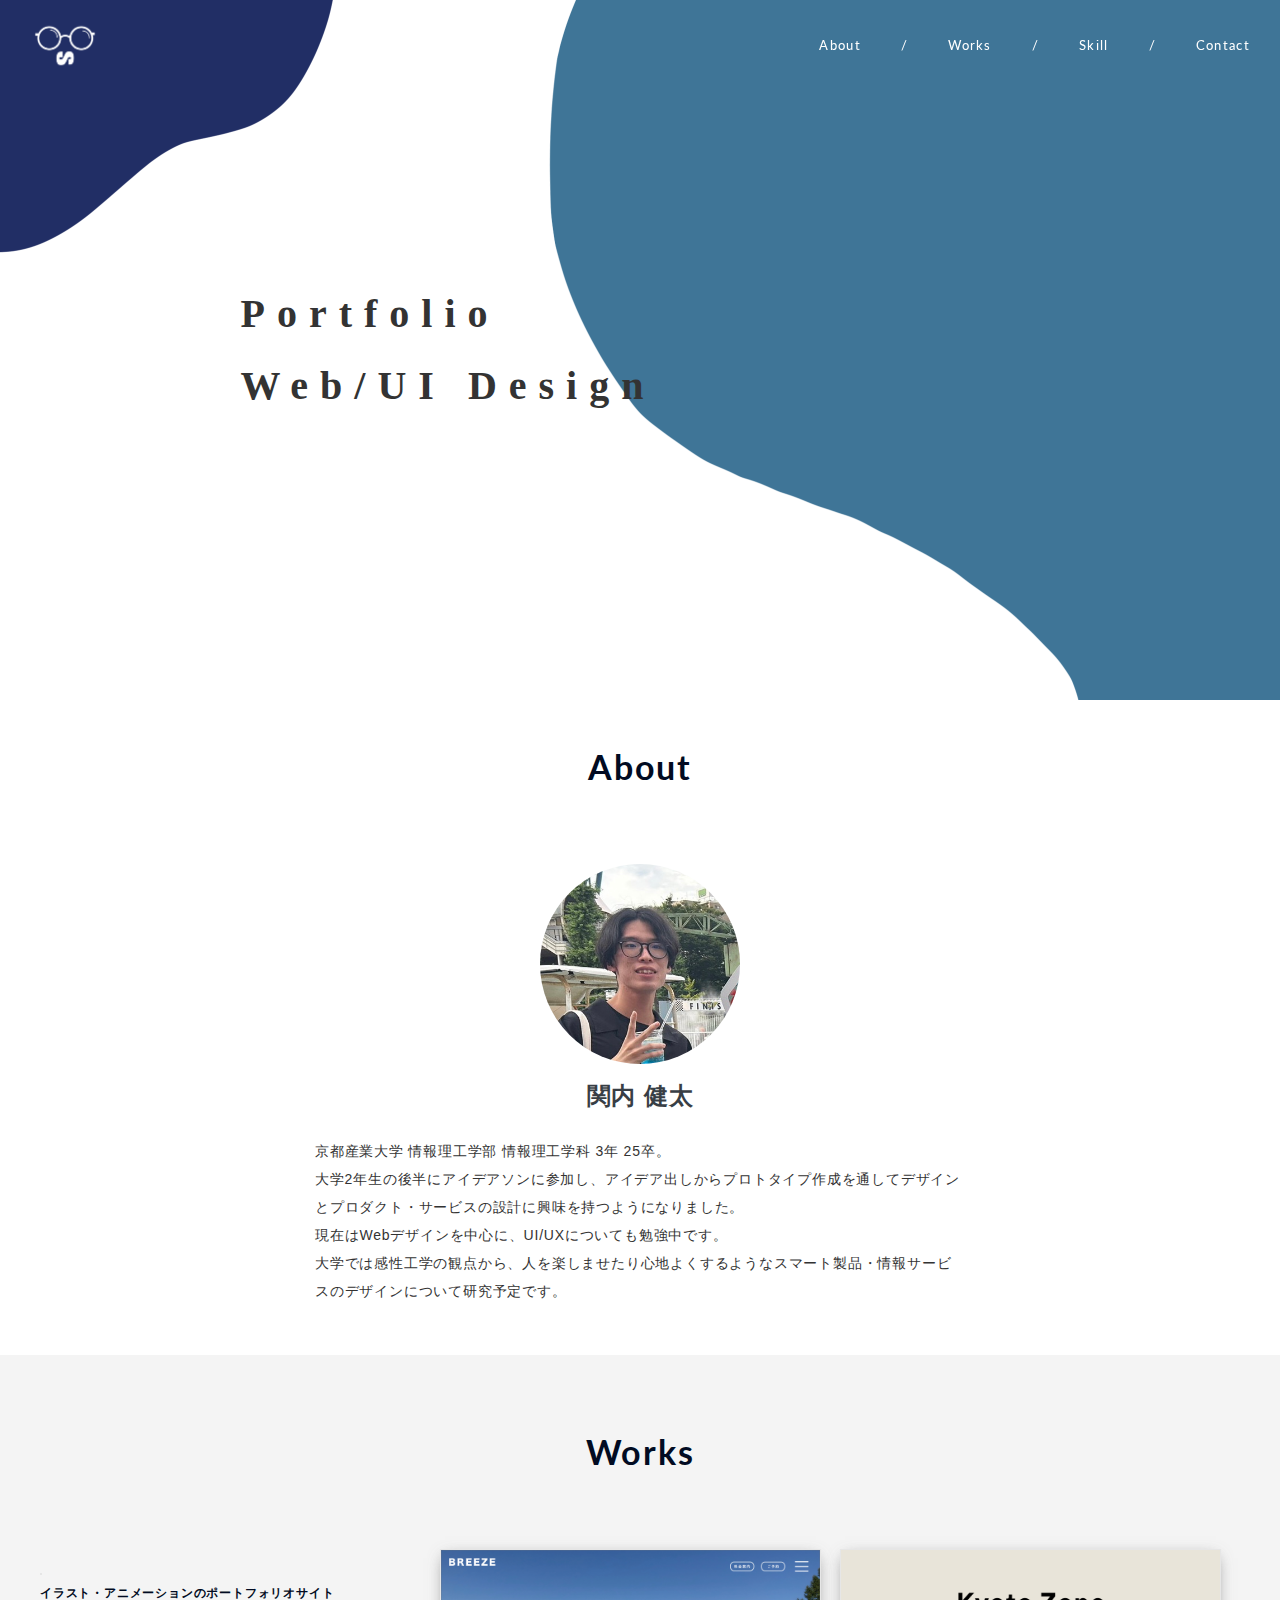
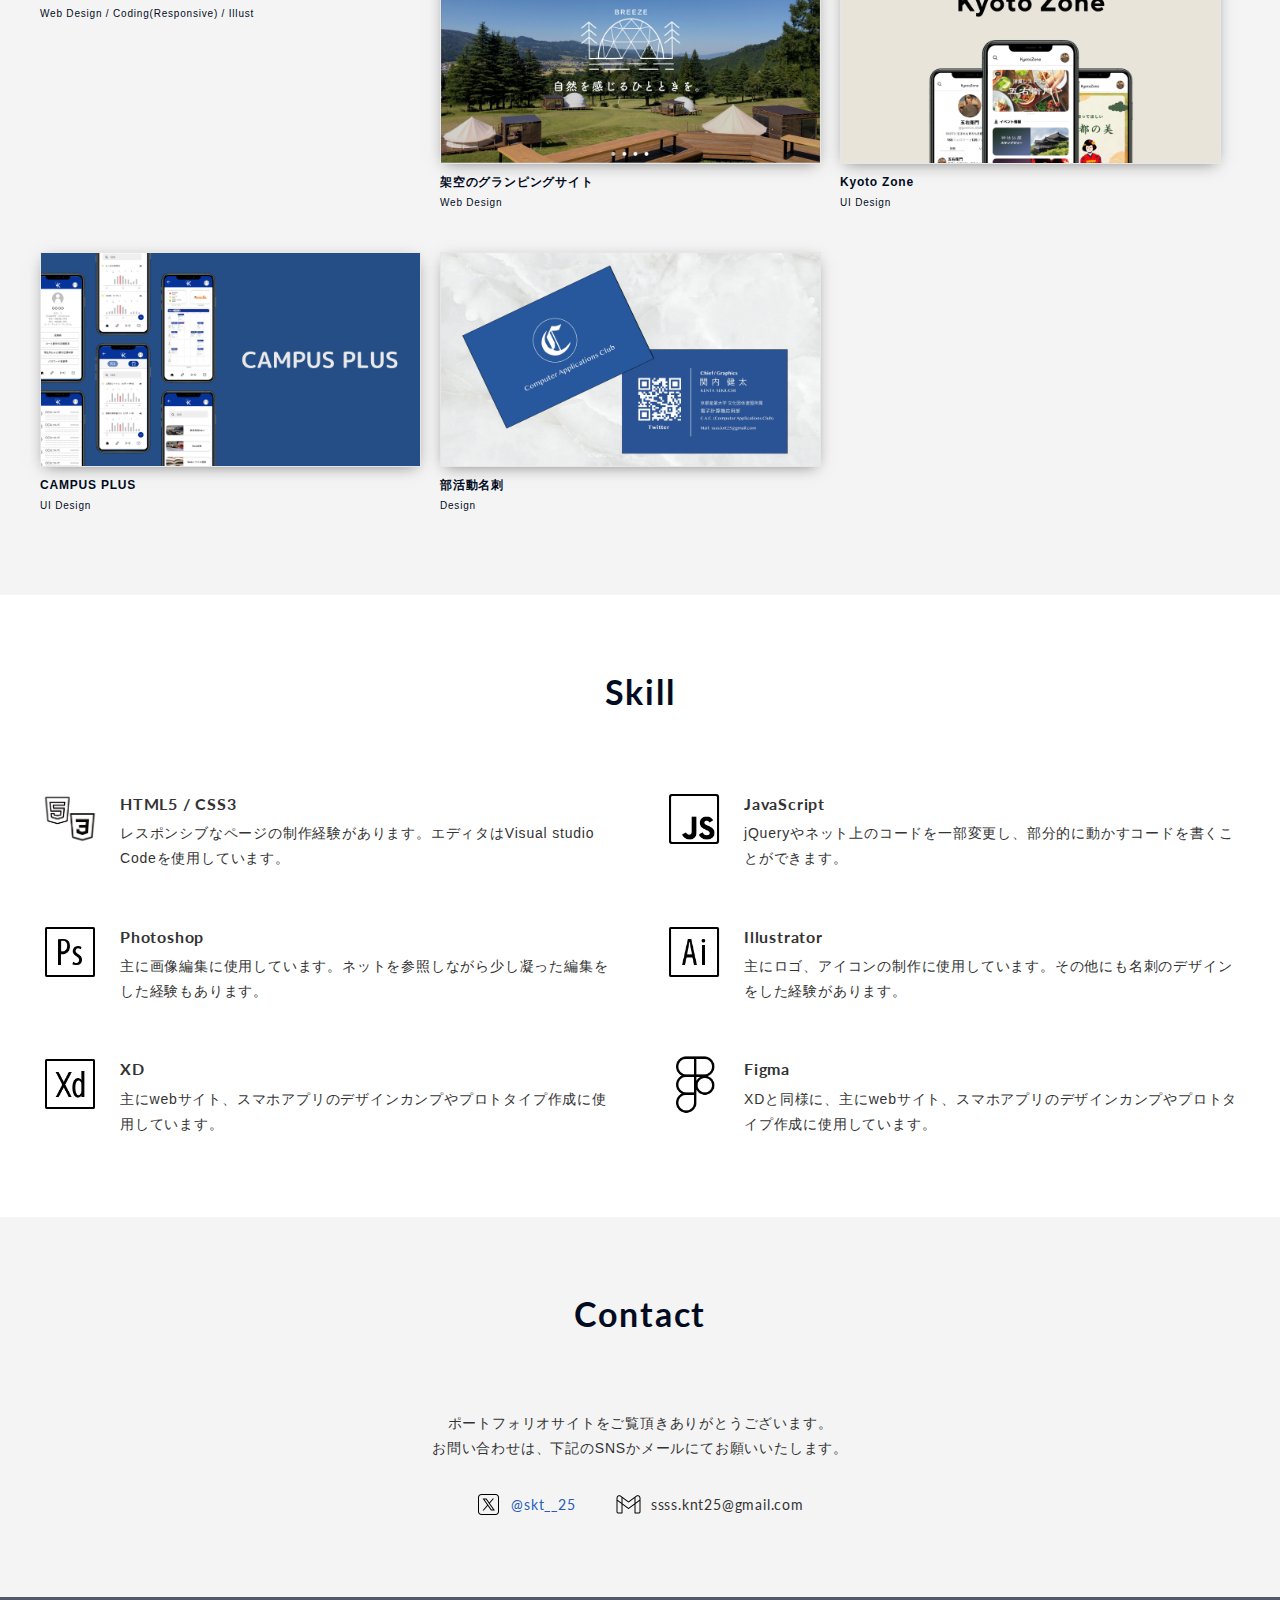
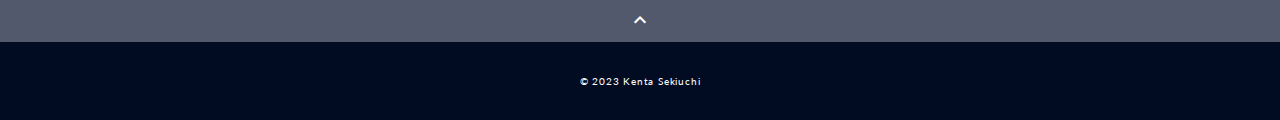
==== index.html @ dc341223 "Update index.html" ====
<!DOCTYPE html>
<html>

<head>
  <meta charset="utf-8">
  <meta name="viewport" content="width=device-width,initial-scale=1.0,user-scalable=no">
  <meta property='og:type' content='website'>
  <meta property='og:title' content='Kenta Sekiuchi ポートフォリオサイト'>
  <meta property='og:url' content='URLが入る'>
  <meta property='og:description' content='Kenta Sekiuchiのポートフォリオサイトです。'>
  <meta property="og:image" content="img/ogp.png">
  <meta name="description" content="Kenta Sekiuchiのポートフォリオサイトです" />
  <title>Kenta Sekiuchi Portfolio</title>
  <link rel="preconnect" href="https://fonts.gstatic.com">
  <link href="https://fonts.googleapis.com/css2?family=Lato&display=swap" rel="stylesheet">
  <link href="https://fonts.googleapis.com/css?family=Material+Icons+Outlined" rel="stylesheet">
  <link href="css/ress.css" media="all" rel="stylesheet" type="text/css" />
  <link href="css/style.css" media="all" rel="stylesheet" type="text/css" />
  <link rel="shortcut icon" href="img/favicon.ico" />
  <link rel=”canonical” href=”URLが入る” />
</head>

<body>
  <div id="loading">
    <svg version="1.1" id="wrapper" xmlns="http://www.w3.org/2000/svg" xmlns:xlink="http://www.w3.org/1999/xlink"
      x="0px" y="0px" width="273px" height="125.2px" viewBox="0 0 273 125.2" enable-background="new 0 0 273 125.2"
      xml:space="preserve">

      <path class="path" fill="none" stroke="#000000" stroke-width="4" stroke-miterlimit="10" stroke-linecap="round"
        stroke-linejoin="round" d="
    M2,65.7C49.2,3.8,29.8,2.1,27.4,2c-2.4-0.1-4.4,2.2-6.6,5.3c-10.2,14.8-10.4,40.3-8.7,45s4.6,15.3,11.7,16.5
    c5.5,0.9,10.8-2.9,14.3-7.4c3.5-4.4,6-9.7,10.2-13.4c4.2-3.7,11.1-5.4,15.4-1.7c-5-0.4-10.3-0.4-14.9,1.7s-8.2,7.1-7.3,12.1
    c1.1,5.9,8.5,9.2,14.2,7.3s9.5-7.6,10.8-13.5c0.6-3,0.5-6.5-1.7-8.5c-2.2-2-6.9-0.7-6.7,2.3c0.2,2.1,2.4,3.3,4.4,3.8
    c5.5,1.2,11.2-0.7,16.5-2.7c5.3-1.9,11-3.8,16.5-2.4c5.5,1.4,10,7.7,7.5,12.8c-0.6-7.2-7.3-13.4-14.5-13.3
    c-7.2,0.2-13.7,7.1-13,14.3s8.6,12.9,15.6,10.8c7.5-2.2,11-11.3,10-19.1c-1.8,3.2-1.5,13.5,0.8,16.3c2.3,2.8,6.5,4,9.9,2.8
    c4.4-1.5,6.9-12.1,9.5-16s6.5-7.9,11.1-7.2c5.2,0.8,7.6,6.8,9.1,11.9c0.3-6.2-5.6-12-11.8-11.6c-6.2,0.4-11.3,6.9-10.2,13.1
    c1.1,6.1,8.2,10.5,14.2,8.7c7.4-2.2,10.3-11.1,11.3-18.8c1.9-14.6,0.9-29.5-2.8-43.7c-3,16.8-3.3,34-0.9,50.9
    c0.8,5.7,2.6,12.3,7.8,14.8c5.8,2.8,12.9-1.2,16-6.8c3-5.6,3-12.4,2.8-18.8c-1.5,5.8-3.1,11.9-1.4,17.7c1.6,5.8,7.7,10.8,13.4,8.9
    c5-1.6,7.4-7.5,7.7-12.8s-0.9-10.6,0.1-15.8c-1.8,10.2-0.9,20.9,2.5,30.7c0.5-7.1,1.1-14.3,1.6-21.4c0.2-2.5,0.5-5.4,2.4-7
    c3.6-3.1,9.5,0.6,10.8,5.2c1.3,4.6-0.1,9.5,0,14.2c0.1,4,1.8,8.7,5.7,9.7c3.7,1,7.5-2,9.2-5.4c1.8-3.4,2.2-7.4,3.6-11
    c1.9-4.7,5.6-8.8,10.4-10.4s10.6-0.3,13.8,3.7s2.9,10.4-1.1,13.6c4.4-4.6,4.4-12.7,0.1-17.5s-12.2-5.5-17.5-1.9s-7.3,11.2-4.8,17.1
    c3.1,7.2,12.7,10.8,19.7,7.3c7-3.5,10.1-13.3,6.2-20.1c1.1,20,2.2,40,3.3,60c0.2,3.7,0,8.2-3.3,10c-4.1,2.3-8.9-2.1-10.7-6.5
    c-4.6-11-1.6-24.8,7.3-32.9c4.7-4.3,10.8-6.9,15.8-10.9c5-4,9.2-10.1,7.9-16.4" />
      <path fill="none" class="path2" stroke="#000000" stroke-width="4" stroke-linecap="round" stroke-linejoin="round"
        stroke-miterlimit="10" d="
    M177.7,20.2c-2.3-2.5-7-2.1-8.8,0.8c-1.8,2.9,0,7.3,3.3,8.2c2.3,0.6,4.9-0.4,6.2-2.4S179.3,22,177.7,20.2z" />
    </svg>
  </div>

  <div class="wrapper">

    <!-- header -->
    <header class="header">
      <div class="header-inner">
        <h1 class="header-logo">
          <a href="index.html"><img src="img/logo_white.png"></a>
        </h1>
        <div class="openbtn"><span></span><span></span><span></span></div>
        <nav id="nav">
          <ul class="header-nav-list">
            <li class="header-nav-item"><a href="#about">About</a></li>
            <li class="header-nav-item slash"><a>/</a></li>
            <li class="header-nav-item"><a href="#works">Works</a></li>
            <li class="header-nav-item slash"><a>/</a></li>
            <li class="header-nav-item"><a href="#skill">Skill</a></li>
            <li class="header-nav-item slash"><a>/</a></li>
            <li class="header-nav-item"><a href="#contact">Contact</a></li>
          </ul>
        </nav>
      </div>
    </header>
    <!-- /header -->

    <main class="content">

      <!-- main-visual -->
      <div class="main-visual">
        <div class="main-visual-img"></div>
        <h1>
          Portfolio<br>
          Web/UI Design
        </h1>
      </div>
      <!-- /main-visual -->

      <div class="profile" id="about">
        <div class="inner">
          <h2 class="title">About</h2>
          <div class="center">
            <p class="icon"><img src="img/icon.jpg" alt=""></p>
          </div>
          <p class="profile-title">関内 健太</p>
          <p class="profile-text">
            京都産業大学 情報理工学部 情報理工学科 3年 25卒。<br>
            大学2年生の後半にアイデアソンに参加し、アイデア出しからプロトタイプ作成を通してデザインとプロダクト・サービスの設計に興味を持つようになりました。<br>
            現在はWebデザインを中心に、UI/UXについても勉強中です。<br>
            大学では感性工学の観点から、人を楽しませたり心地よくするようなスマート製品・情報サービスのデザインについて研究予定です。
          </p>
        </div>
      </div>

      <!-- works -->
      <section class="works section" id="works">
        <div class="inner">
          <h2 class="title">Works</h2>
          <div class="works-list">
            <a class="works-item" href="page1.html">
              <div class="fuwa">
                <p class="works-img"><img src="img/page1.png" alt="" /></p>
              </div>
              <p class="works-name">イラスト・アニメーションのポートフォリオサイト</p>
              <p class="works-info">Web Design / Coding(Responsive) / Illust</p>
            </a>
            <a class="works-item" href="page2.html">
              <div class="fuwa">
                <p class="works-img"><img src="img/page2.png" alt="" /></p>
              </div>
              <p class="works-name">架空のグランピングサイト</p>
              <p class="works-info">Web Design</p>
            </a>
            <a class="works-item" href="page3.html">
              <div class="fuwa">
                <p class="works-img"><img src="img/UI1.png" alt="" /></p>
              </div>
              <p class="works-name">Kyoto Zone</p>
              <p class="works-info">UI Design</p>
            </a>
            <a class="works-item" href="page4.html">
              <div class="fuwa">
                <p class="works-img"><img src="img/UI2.png" alt="" /></p>
              </div>
              <p class="works-name">CAMPUS PLUS</p>
              <p class="works-info">UI Design</p>
            </a>
            <a class="works-item" href="page5.html">
              <div class="fuwa">
                <p class="works-img"><img src="img/name_card.png" alt="" /></p>
              </div>
              <p class="works-name">部活動名刺</p>
              <p class="works-info">Design</p>
            </a>
          </div>
        </div>
      </section>
      <!-- /works -->

      <!-- skill -->
      <section class="skill section" id="skill">
        <div class="inner">
          <h2 class="title">Skill</h2>
          <div class="skill-list">
            <div class="skill-item">
              <p class="skill-img"><img src="img/html_css.png" alt=""></p>
              <div class="skill-body">
                <h3 class="skill-name">HTML5 / CSS3</h3>
                <p class="skill-text">
                  レスポンシブなページの制作経験があります。エディタはVisual studio Codeを使用しています。
                </p>
              </div>
            </div>
            <div class="skill-item">
              <p class="skill-img"><img src="img/javascript.png" alt=""></p>
              <div class="skill-body">
                <h3 class="skill-name">JavaScript</h3>
                <p class="skill-text">
                  jQueryやネット上のコードを一部変更し、部分的に動かすコードを書くことができます。
                </p>
              </div>
            </div>
            <div class="skill-item">
              <p class="skill-img"><img src="img/photoshop.png" alt=""></p>
              <div class="skill-body">
                <h3 class="skill-name">Photoshop</h3>
                <p class="skill-text">
                  主に画像編集に使用しています。ネットを参照しながら少し凝った編集をした経験もあります。
                </p>
              </div>
            </div>
            <div class="skill-item">
              <p class="skill-img"><img src="img/illustrator.png" alt=""></p>
              <div class="skill-body">
                <h3 class="skill-name">Illustrator</h3>
                <p class="skill-text">
                  主にロゴ、アイコンの制作に使用しています。その他にも名刺のデザインをした経験があります。
                </p>
              </div>
            </div>
            <div class="skill-item">
              <p class="skill-img"><img src="img/xd.png" alt=""></p>
              <div class="skill-body">
                <h3 class="skill-name">XD</h3>
                <p class="skill-text">
                  主にwebサイト、スマホアプリのデザインカンプやプロトタイプ作成に使用しています。
                </p>
              </div>
            </div>
            <div class="skill-item">
              <p class="skill-img"><img src="img/figma.png" alt=""></p>
              <div class="skill-body">
                <h3 class="skill-name">Figma</h3>
                <p class="skill-text">
                  XDと同様に、主にwebサイト、スマホアプリのデザインカンプやプロトタイプ作成に使用しています。
                </p>
              </div>
            </div>
          </div>
        </div>
      </section>
      <!-- /skill -->

      <!-- contact -->
      <section class="contact section" id="contact">
        <div class="inner">
          <h2 class="title">Contact</h2>
          <p class="lead">
            ポートフォリオサイトをご覧頂きありがとうございます。<br>
            お問い合わせは、<br class="sp-only">下記のSNSかメールにてお願いいたします。
          </p>
          <div class="contact-list">
            <a class="contact-item" href="https://twitter.com/skt__25" target="_blank" rel="noopener"><img
                src="img/x.png">@skt__25</a>
            <span class="contact-item"><img src="img/gmail.png">ssss.knt25@gmail.com</span>
          </div>
        </div>
      </section>
      <!-- /contact -->
      <div class="page-top" id="js-page-top">
        <span class="material-icons-outlined">expand_less</span>
      </div>
    </main>

    <!-- footer -->
    <footer class="footer">
      <div class="copyright">&copy; 2023 Kenta Sekiuchi</div>
    </footer>
    <!-- /footer -->

  </div>
  <script src="https://ajax.googleapis.com/ajax/libs/jquery/3.5.1/jquery.min.js"></script>
  <script type='text/javascript' src="js/script.js"></script>
</body>

</html>
---- css/ress.css ----
/*!
 * ress.css • v3.0.1
 * MIT License
 * github.com/filipelinhares/ress
 */

/* # =================================================================
   # Global selectors
   # ================================================================= */

html {
  box-sizing: border-box;
  word-break: normal;
  -moz-tab-size: 4;
  tab-size: 4;

  -webkit-text-size-adjust: 100%;
  /* Prevent adjustments of font size after orientation changes in iOS */
}

*,
::before,
::after {
  box-sizing: inherit;
  background-repeat: no-repeat;
  /* Set `background-repeat: no-repeat` to all elements and pseudo elements */
}

::before,
::after {
  vertical-align: inherit;
  text-decoration: inherit;
  /* Inherit text-decoration and vertical align to ::before and ::after pseudo elements */
}

* {
  margin: 0;
  padding: 0;
  /* Reset `padding` and `margin` of all elements */
}

/* # =================================================================
   # General elements
   # ================================================================= */

hr {
  overflow: visible;
  /* Show the overflow in Edge and IE */
  height: 0;
  /* Add the correct box sizing in Firefox */
}

details,
main {
  display: block;
  /* Render the `main` element consistently in IE. */
}

summary {
  display: list-item;
  /* Add the correct display in all browsers */
}

small {
  font-size: 80%;
  /* Set font-size to 80% in `small` elements */
}

[hidden] {
  display: none;
  /* Add the correct display in IE */
}

abbr[title] {
  /* Add the correct text decoration in Chrome, Edge, IE, Opera, and Safari */
  text-decoration: underline;
  text-decoration: underline dotted;
  border-bottom: none;
  /* Remove the bottom border in Chrome 57 */
}

a {
  background-color: transparent;
  /* Remove the gray background on active links in IE 10 */
}

a:active,
a:hover {
  outline-width: 0;
  /* Remove the outline when hovering in all browsers */
}

code,
kbd,
pre,
samp {
  font-family: monospace, monospace;
  /* Specify the font family of code elements */
}

pre {
  font-size: 1em;
  /* Correct the odd `em` font sizing in all browsers */
}

b,
strong {
  font-weight: bolder;
  /* Add the correct font weight in Chrome, Edge, and Safari */
}

/* https://gist.github.com/unruthless/413930 */
sub,
sup {
  position: relative;
  font-size: 75%;
  line-height: 0;
  vertical-align: baseline;
}

sub {
  bottom: -.25em;
}

sup {
  top: -.5em;
}

/* # =================================================================
   # Forms
   # ================================================================= */

input {
  border-radius: 0;
}

/* Replace pointer cursor in disabled elements */
[disabled] {
  cursor: default;
}

[type="number"]::-webkit-inner-spin-button,
[type="number"]::-webkit-outer-spin-button {
  height: auto;
  /* Correct the cursor style of increment and decrement buttons in Chrome */
}

[type="search"] {
  outline-offset: -2px;
  /* Correct the outline style in Safari */

  -webkit-appearance: textfield;
  /* Correct the odd appearance in Chrome and Safari */
}

[type="search"]::-webkit-search-decoration {
  -webkit-appearance: none;
  /* Remove the inner padding in Chrome and Safari on macOS */
}

textarea {
  overflow: auto;
  /* Internet Explorer 11+ */
  resize: vertical;
  /* Specify textarea resizability */
}

button,
input,
optgroup,
select,
textarea {
  font: inherit;
  /* Specify font inheritance of form elements */
}

optgroup {
  font-weight: bold;
  /* Restore the font weight unset by the previous rule */
}

button {
  overflow: visible;
  /* Address `overflow` set to `hidden` in IE 8/9/10/11 */
}

button,
select {
  text-transform: none;
  /* Firefox 40+, Internet Explorer 11- */
}

/* Apply cursor pointer to button elements */
button,
[type="button"],
[type="reset"],
[type="submit"],
[role="button"] {
  cursor: pointer;
  color: inherit;
}

/* Remove inner padding and border in Firefox 4+ */
button::-moz-focus-inner,
[type="button"]::-moz-focus-inner,
[type="reset"]::-moz-focus-inner,
[type="submit"]::-moz-focus-inner {
  padding: 0;
  border-style: none;
}

/* Replace focus style removed in the border reset above */
button:-moz-focusring,
[type="button"]::-moz-focus-inner,
[type="reset"]::-moz-focus-inner,
[type="submit"]::-moz-focus-inner {
  outline: 1px dotted ButtonText;
}

button,
html [type="button"],
/* Prevent a WebKit bug where (2) destroys native `audio` and `video`controls in Android 4 */
[type="reset"],
[type="submit"] {
  -webkit-appearance: button;
  /* Correct the inability to style clickable types in iOS */
}

/* Remove the default button styling in all browsers */
button,
input,
select,
textarea {
  border-style: none;
  background-color: transparent;
}

/* Style select like a standard input */
select {
  -webkit-appearance: none;
  /* Chrome 41+ */
  -moz-appearance: none;
  /* Firefox 36+ */
}

select::-ms-expand {
  display: none;
  /* Internet Explorer 11+ */
}

select::-ms-value {
  color: currentColor;
  /* Internet Explorer 11+ */
}

legend {
  display: table;
  /* Correct the text wrapping in Edge and IE */
  max-width: 100%;
  /* Correct the text wrapping in Edge and IE */
  max-width: 100%;
  /* Correct the text wrapping in Edge 18- and IE */
  white-space: normal;
  /* Correct the text wrapping in Edge and IE */
  color: inherit;
  /* Correct the color inheritance from `fieldset` elements in IE */
  border: 0;
  /* Correct `color` not being inherited in IE 8/9/10/11 */
}

::-webkit-file-upload-button {
  font: inherit;
  /* Change font properties to `inherit` in Chrome and Safari */
  color: inherit;
  /* Correct the inability to style clickable types in iOS and Safari */

  -webkit-appearance: button;
}

/* # =================================================================
   # Specify media element style
   # ================================================================= */

img {
  border-style: none;
  /* Remove border when inside `a` element in IE 8/9/10 */
}

/* Add the correct vertical alignment in Chrome, Firefox, and Opera */
progress {
  vertical-align: baseline;
}

/* # =================================================================
   # Accessibility
   # ================================================================= */

/* Hide content from screens but not screenreaders */
@media screen {
  [hidden~="screen"] {
    display: inherit;
  }

  [hidden~="screen"]:not(:active):not(:focus):not(:target) {
    position: absolute !important;
    clip: rect(0 0 0 0) !important;
  }
}

/* Specify the progress cursor of updating elements */
[aria-busy="true"] {
  cursor: progress;
}

/* Specify the pointer cursor of trigger elements */
[aria-controls] {
  cursor: pointer;
}

/* Specify the unstyled cursor of disabled, not-editable, or otherwise inoperable elements */
[aria-disabled] {
  cursor: default;
}
---- css/style.css ----
body {
  font-family: "Lato", "Helvetica Neue", Arial, "Hiragino Kaku Gothic ProN", "Hiragino Sans", Meiryo, sans-serif;
  font-size: 14px;
  line-height: 1.8;
  letter-spacing: .8px;
  color: #333;
}

a {
  transition: opacity .3s;
  text-decoration: none;
  color: #265dbd;
}

p {
  font-family: 'Zen Kaku Gothic New', sans-serif;
}

img {
  max-width: 100%;
  height: auto;
  vertical-align: bottom;
  border-style: none;
}

ul,
li {
  list-style: none;
}

.pc-only {
  display: block;
}

.sp-only {
  display: none;
}

/*--------------------------------
 ローディング
---------------------------------*/
#loading {
  width: 100vw;
  height: 100vh;
  transition: all 4s;
  background-color: #3F7597;
  position: fixed;
  top: 0;
  left: 0;
  z-index: 9999;
}

.loaded {
  opacity: 0;
  visibility: hidden;
}

#wrapper {
  position: absolute;
  top: 50%;
  left: 50%;
  -webkit-transform: translate(-50%, -50%);
}

.path {
  stroke-dasharray: 2000;
  stroke-dashoffset: 0;
  animation: dash 5s linear infinite;
}

@keyframes dash {
  0% {
    stroke-dashoffset: 2000;
  }

  90% {
    stroke-dashoffset: 0;
  }
}

.path2 {
  stroke-dasharray: 1000;
  stroke-dashoffset: 1000;
  animation: dash2 5s linear infinite;
}

@keyframes dash2 {
  60% {
    stroke-dashoffset: 1000;
  }

  100% {
    stroke-dashoffset: 0;
  }
}

/*--------------------------------
 レイアウト
---------------------------------*/
.section {
  padding: 80px 0;
}

.inner {
  max-width: 1340px;
  margin: 0 auto;
  padding: 0 40px;
}

/*--------------------------------
 見出し
---------------------------------*/
.title {
  font-size: 34px;
  font-weight: bold;
  line-height: 1;
  margin-bottom: 80px;
  text-align: center;
  letter-spacing: .05em;
  color: #010B22;
}

.lead {
  margin-bottom: 30px;
  text-align: center;
}

/*--------------------------------
ヘッダー
---------------------------------*/
.header {
  position: fixed;
  top: 0;
  z-index: 1;
  width: 100%;
  transition: background-color .6s;
}

.header.active {
  background-color: #010B22;
}

.header-inner {
  display: flex;
  align-items: center;
  justify-content: space-between;
  padding: 10px 30px;
}

.header-logo {
  font-size: 20px;
  font-weight: bold;
  line-height: 1.2;
  margin-right: 20px;
  letter-spacing: 0.3em;
}

.header-logo a {
  color: #fff;
}

.header-logo img {
  width: 70px;
  height: 70px;
}

.header-nav-list {
  display: flex;
  justify-content: space-between;
}

.header-nav-item:not(:last-child) {
  margin-right: 40px;
}

.header-nav-item a {
  font-size: 13px;
  padding: 5px 0;
  letter-spacing: .1em;
  color: #fff;

  position: relative;
}

.header-nav-item a:hover {
  opacity: .8;
}

.header-nav-item a:after {
  content: '';
  /*絶対配置で線の位置を決める*/
  position: absolute;
  bottom: 0;
  left: 10%;
  /*線の形状*/
  width: 90%;
  height: 2px;
  background: #ffffff;
  /*アニメーションの指定*/
  transition: all .3s;
  transform: scale(0, 1);
  /*X方向0、Y方向1*/
  transform-origin: center top;
  /*上部中央基点*/
}

.header-nav-item a:hover::after {
  transform: scale(1, 1);
  /*X方向にスケール拡大*/
}

/*--------------------------------
 メインビジュアル
---------------------------------*/
.main-visual {
  position: relative;
}

.main-visual h1 {
  position: absolute;
  top: 50%;
  left: 35%;
  -ms-transform: translate(-50%, -50%);
  -webkit-transform: translate(-50%, -50%);
  transform: translate(-50%, -50%);
  margin: 0;
  padding: 0;

  letter-spacing: 0.3em;
  font-family: Hiragino Sans;
  font-size: 40px;
  font-weight: bold;
}

.main-visual-img {
  height: 700px;
  background-image: url(../img/mv.png);
  background-repeat: no-repeat;
  background-position: center center;
  background-size: cover;
}

.sub-main-visual-img {
  height: 180px;
  background-image: url(../img/mv_sub.png);
  background-repeat: no-repeat;
  background-position: center center;
  background-size: cover;
}

/*--------------------------------
 プロフィール
---------------------------------*/
.profile {
  padding: 50px 0;
}

.profile-title {
  font-size: 24px;
  margin-bottom: 20px;
  text-align: center;
  font-weight: bold;
  color: #383E45;
}

.profile-text {
  max-width: 650px;
  margin: 0 auto;
  line-height: 2;
}

.icon img {
  height: 200px;
  width: 200px;
  border-radius: 50%;
  object-fit: cover;
  margin-bottom: 10px;
  object-position: center;
}

.center {
  text-align: center;
}

/*--------------------------------
 Works
---------------------------------*/
.works-list {
  display: flex;
  flex-wrap: wrap;
  margin-bottom: -40px;
}

.works-item {
  width: 31.74603%;
  margin-right: 1.58730%;
  margin-bottom: 40px;
  color: #010B22;
}

.works-item:hover {
  opacity: .9;
}

.works-item:nth-of-type(3n) {
  margin-right: 0;
}

.works-img img {
  border: 1px solid #e6e6e6;
  /* height: 280px;
  width: 400px;*/
}

.works-name {
  font-size: 12px;
  font-weight: bold;
  margin-top: 8px;
}

.works-info {
  font-size: 10px;
}

.fuwa {
  display: inline-block;
  transition-duration: 0.4s;
  /*変化の時間*/
  box-shadow: 0px 4px 15px -5px rgba(85, 85, 85, 0.75);
}

.fuwa:hover {
  transform: translateY(-6px);
  box-shadow: 0px 8px 18px -5px rgba(85, 85, 85, 0.75);
}

.fuwa img {
  vertical-align: bottom;
}

/*--------------------------------
 Skill
---------------------------------*/
.skill-list {
  display: flex;
  flex-wrap: wrap;
  justify-content: space-between;
  margin-bottom: -50px;
}

.skill-item {
  display: flex;
  align-items: flex-start;
  justify-content: space-between;
  width: 48%;
  margin-bottom: 50px;
}

.skill-img {
  width: 60px;
  height: auto;
  margin-right: 20px;
}

.skill-body {
  flex: 1;
}

.skill-name {
  margin-bottom: 3px;

}

/*--------------------------------
 Contact
---------------------------------*/
.contact-list {
  display: flex;
  flex-wrap: wrap;
  justify-content: center;
}

.contact-list img {
  height: 25px;
  width: 25px;
  margin-right: 10px;
}

.contact-item {
  display: block;
  margin: 0 20px;
  text-align: center;
}

.contact-text {
  margin-top: 10px;
  text-align: center;
}

/*--------------------------------
 ページトップ
---------------------------------*/
.page-top {
  font-weight: bold;
  padding: 10px;
  cursor: pointer;
  text-align: center;
  background-color: rgb(82, 89, 108);
  color: #fff;
}

.page-top .material-icons-outlined {
  vertical-align: bottom;
}

/*--------------------------------
 フッター
---------------------------------*/
.footer {
  padding: 30px;
  background-color: #010B22;
}

.copyright {
  font-size: 10px;
  text-align: center;
  color: #fff;
}

/*--------------------------------
 下層：Worksページ
---------------------------------*/
.article {
  padding: 50px 0;
}

.article-inner {
  max-width: 1040px;
  margin: 0 auto;
  padding: 0 20px;
}

.article-title {
  margin-bottom: 20px;
  text-align: center;
}

.article-img {
  margin-bottom: 20px;
}

.article-body {
  max-width: 720px;
  margin: 0 auto;
  margin-bottom: 100px;
}

.article-info-title {
  font-size: 15px;
  margin-bottom: 8px;
}

.article-body img {
  margin-bottom: 30px;
}

.article-body p {
  margin-bottom: 30px;
}

.home-link {
  text-align: center;
  ;
}

*,
*:before,
*:after {
  -webkit-box-sizing: inherit;
  box-sizing: inherit;
}

html {
  -webkit-box-sizing: border-box;
  box-sizing: border-box;
  font-size: 62.5%;
}

.btn,
a.btn,
button.btn {
  font-size: 1.6rem;
  font-weight: 700;
  line-height: 1.5;
  position: relative;
  display: inline-block;
  padding: 1rem 4rem;
  cursor: pointer;
  -webkit-user-select: none;
  -moz-user-select: none;
  -ms-user-select: none;
  user-select: none;
  -webkit-transition: all 0.3s;
  transition: all 0.3s;
  text-align: center;
  vertical-align: middle;
  text-decoration: none;
  letter-spacing: 0.1em;
  color: #212529;
  border-radius: 0.5rem;
}

a.btn-malformation {
  font-size: 13px;

  padding: 3rem 4rem;

  color: #fff;
  border-radius: 100% 80px / 80px 100%;
  background-color: #212E64;
}

a.btn-malformation:hover {
  color: #fff;
  border-radius: 60% 80% / 100% 80%;
}


#works {
  background-color: #F4F4F4;
}

#contact {
  background-color: #F4F4F4;
}

/* .fadeUp {
  animation-name: fadeUpAnime;
  animation-duration: 1.5s;
  animation-fill-mode: forwards;
  opacity: 0;
}

.fadeUpTrigger {
  opacity: 0;
} */

/*media Queries 767
----------------------------------------------------*/
@media screen and (max-width: 767px) {
  body {
    font-size: 13px;
    line-height: 1.7;
  }

  .pc-only {
    display: none;
  }

  .sp-only {
    display: block;
  }

  /* 見出し */
  .title {
    font-size: 26px;
    margin-bottom: 60px;
  }

  /* レイアウト */
  .section {
    padding: 40px 0;
  }

  .inner {
    padding: 0 15px;
  }

  /* ヘッダー */
  .header-inner {
    display: flex;
    align-items: center;
    justify-content: space-between;
    padding: 5px 10px;
  }

  .header-logo {
    font-size: 13px;
  }

  .header-nav-item:not(:last-child) {
    margin-right: 10px;
  }

  .header-nav-item a {
    font-size: 12px;
  }

  #nav {
    padding: 15px 10px;
  }

  #nav {
    position: fixed;
    z-index: -1;
    opacity: 0;
    /*はじめは透過0*/
    /*ナビの位置と形状*/
    top: 0;
    width: 100%;
    height: auto;
    /*ナビの高さ*/
    background: #3E7597;
    /*動き*/
    transition: all 0.3s;
  }

  #nav.panelactive {
    opacity: 1;
    z-index: 999;
  }

  #nav.panelactive {
    /*ナビの数が増えた場合縦スクロール*/
    position: fixed;
    z-index: 999;
    width: 100%;
    height: 100vh;
    /*表示する高さ*/
    overflow: auto;
    -webkit-overflow-scrolling: touch;
  }

  #nav ul {
    display: none;
    /*ナビゲーション天地中央揃え*/
    position: absolute;
    z-index: 999;
    top: 50%;
    left: 50%;
    transform: translate(-50%, -50%);
  }

  #nav.panelactive ul {
    display: block;
  }

  #nav li {
    list-style: none;
    text-align: center;
  }

  #nav li a {
    color: #fff;
    text-decoration: none;
    padding: 10px;
    display: block;
    text-transform: uppercase;
    letter-spacing: 0.1em;
    font-weight: bold;
  }

  /*========= ボタンのためのCSS ===============*/
  .openbtn {
    position: sticky;
    z-index: 9999;
    /*ボタンを最前面に*/
    top: 10px;
    right: 10px;
    cursor: pointer;
    width: 50px;
    height: 50px;
  }

  /*×に変化*/
  .openbtn span {
    display: inline-block;
    transition: all .4s;
    position: absolute;
    left: 14px;
    height: 3px;
    border-radius: 2px;
    background-color: #fff;
    width: 45%;
  }

  .openbtn span:nth-of-type(1) {
    top: 15px;
  }

  .openbtn span:nth-of-type(2) {
    top: 23px;
  }

  .openbtn span:nth-of-type(3) {
    top: 31px;
  }

  .openbtn.active-btn span:nth-of-type(1) {
    top: 18px;
    left: 18px;
    transform: translateY(6px) rotate(-45deg);
    width: 30%;
  }

  .openbtn.active-btn span:nth-of-type(2) {
    opacity: 0;
  }

  .openbtn.active-btn span:nth-of-type(3) {
    top: 30px;
    left: 18px;
    transform: translateY(-6px) rotate(45deg);
    width: 30%;
  }

  .slash {
    opacity: 0;
  }

  /* メインビジュアル */
  .main-visual-img {
    height: 60vh;
    background-image: url(../img/sp_mv.png);
  }

  .sub-main-visual-img {
    height: 100px;
    background-image: url(../img/sp_mv_sub1.png);
  }

  .main-visual h1 {
    position: absolute;
    top: 50%;
    left: 40%;
    -ms-transform: translate(-50%, -50%);
    -webkit-transform: translate(-50%, -50%);
    transform: translate(-50%, -50%);
    margin: 0;
    padding: 0;

    letter-spacing: 0.3em;
    font-family: Hiragino Sans;
    font-size: 30px;
    font-weight: bold;
  }

  /* プロフィール */
  .profile {
    padding: 30px 0;
  }

  .profile-title {
    font-size: 20px;
  }

  .icon img {
    height: 160px;
    width: 160px;
    border-radius: 50%;
    object-fit: cover;
    margin-bottom: 10px;
    object-position: center;
  }

  /* Works */
  .works-name {
    font-size: 10px;
  }

  .works-list {
    justify-content: space-between;
  }

  .works-item {
    flex: 0 0 48%;
    margin-right: 0;
    margin-bottom: 30px;
  }

  /* Skill */
  .skill-list {
    display: block;
    margin-bottom: 0;
  }

  .skill-item {
    width: 100%;
    margin-bottom: 35px;
  }

  .skill-item:last-child {
    margin-bottom: 0;
  }

  /* Contact */
  .contact-item {
    margin: 0 10px;
  }

  /* フッター */
  .footer {
    padding: 20px 0;
  }
}
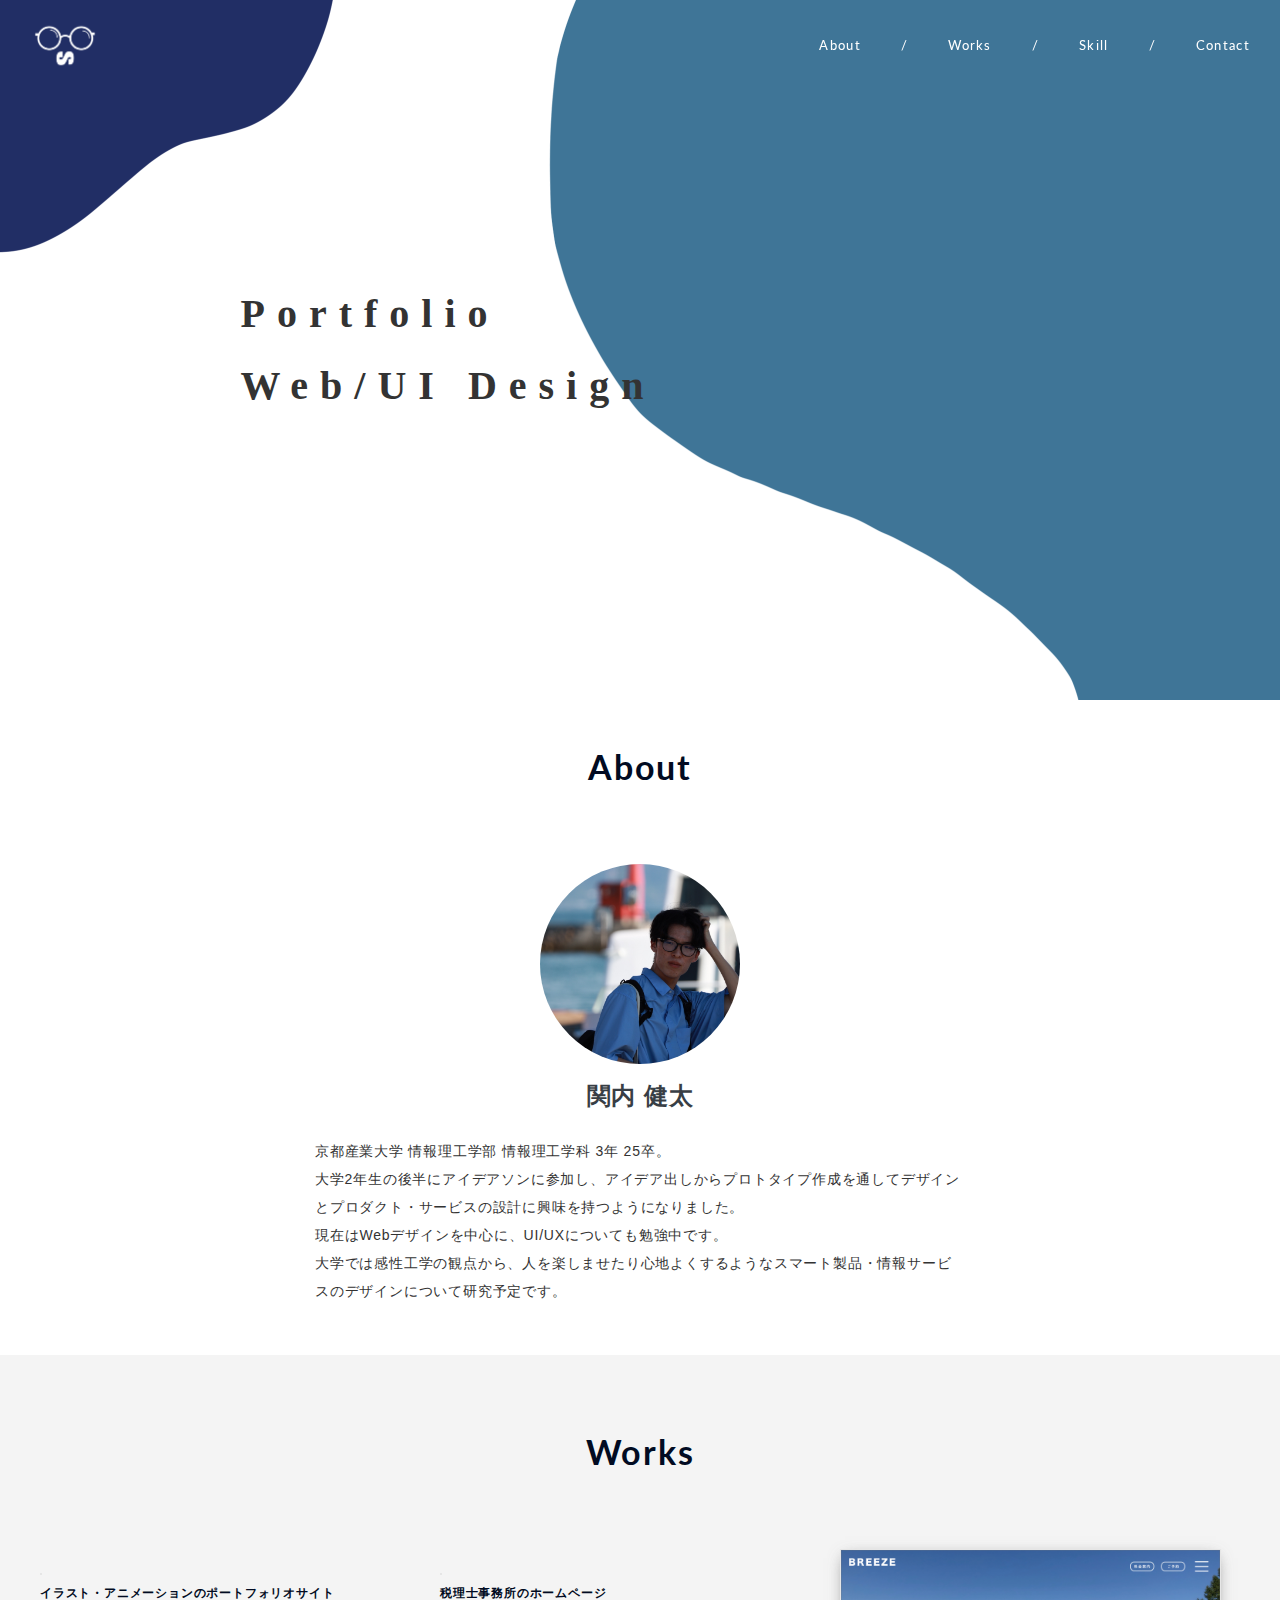
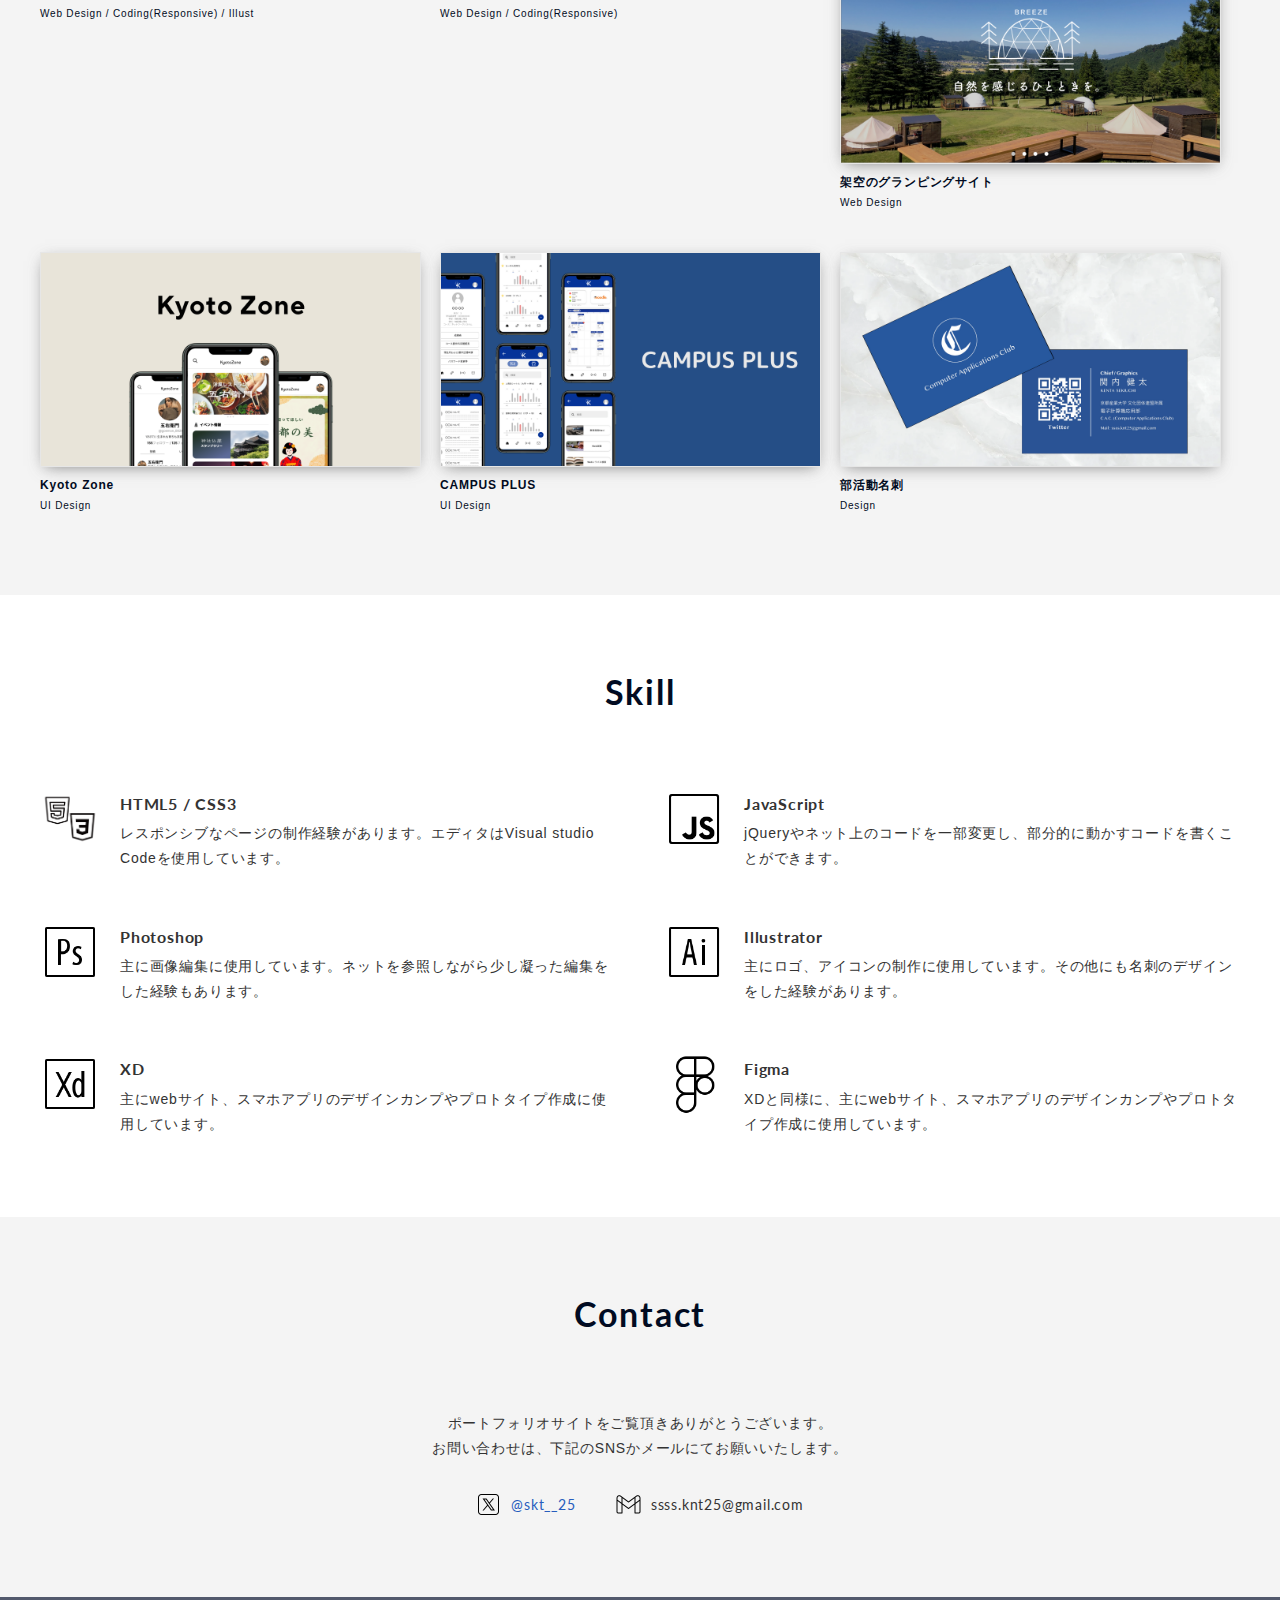
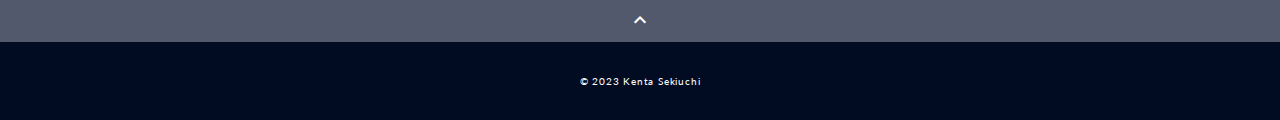
==== commit ef619106: "Update index.html" ====
--- a/index.html
+++ b/index.html
@@ -55,7 +55,11 @@
         <h1 class="header-logo">
           <a href="index.html"><img src="img/logo_white.png"></a>
         </h1>
-        <div class="openbtn"><span></span><span></span><span></span></div>
+        <div class="openbtn">
+          <span></span>
+          <span></span>
+          <span></span>
+        </div>
         <nav id="nav">
           <ul class="header-nav-list">
             <li class="header-nav-item"><a href="#about">About</a></li>
@@ -111,6 +115,15 @@
               <p class="works-name">イラスト・アニメーションのポートフォリオサイト</p>
               <p class="works-info">Web Design / Coding(Responsive) / Illust</p>
             </a>
+
+            <a class="works-item" href="page6.html">
+              <div class="fuwa">
+                <p class="works-img"><img src="img/page6.png" alt="" /></p>
+              </div>
+              <p class="works-name">税理士事務所のホームページ</p>
+              <p class="works-info">Web Design / Coding(Responsive)</p>
+            </a>
+
             <a class="works-item" href="page2.html">
               <div class="fuwa">
                 <p class="works-img"><img src="img/page2.png" alt="" /></p>
@@ -118,6 +131,7 @@
               <p class="works-name">架空のグランピングサイト</p>
               <p class="works-info">Web Design</p>
             </a>
+
             <a class="works-item" href="page3.html">
               <div class="fuwa">
                 <p class="works-img"><img src="img/UI1.png" alt="" /></p>
@@ -125,6 +139,7 @@
               <p class="works-name">Kyoto Zone</p>
               <p class="works-info">UI Design</p>
             </a>
+
             <a class="works-item" href="page4.html">
               <div class="fuwa">
                 <p class="works-img"><img src="img/UI2.png" alt="" /></p>
@@ -132,6 +147,7 @@
               <p class="works-name">CAMPUS PLUS</p>
               <p class="works-info">UI Design</p>
             </a>
+
             <a class="works-item" href="page5.html">
               <div class="fuwa">
                 <p class="works-img"><img src="img/name_card.png" alt="" /></p>
--- a/css/style.css
+++ b/css/style.css
@@ -726,7 +726,7 @@
 
   .sub-main-visual-img {
     height: 100px;
-    background-image: url(../img/sp_mv_sub1.png);
+    background-image: url(../img/sp_mv_sub.png);
   }
 
   .main-visual h1 {
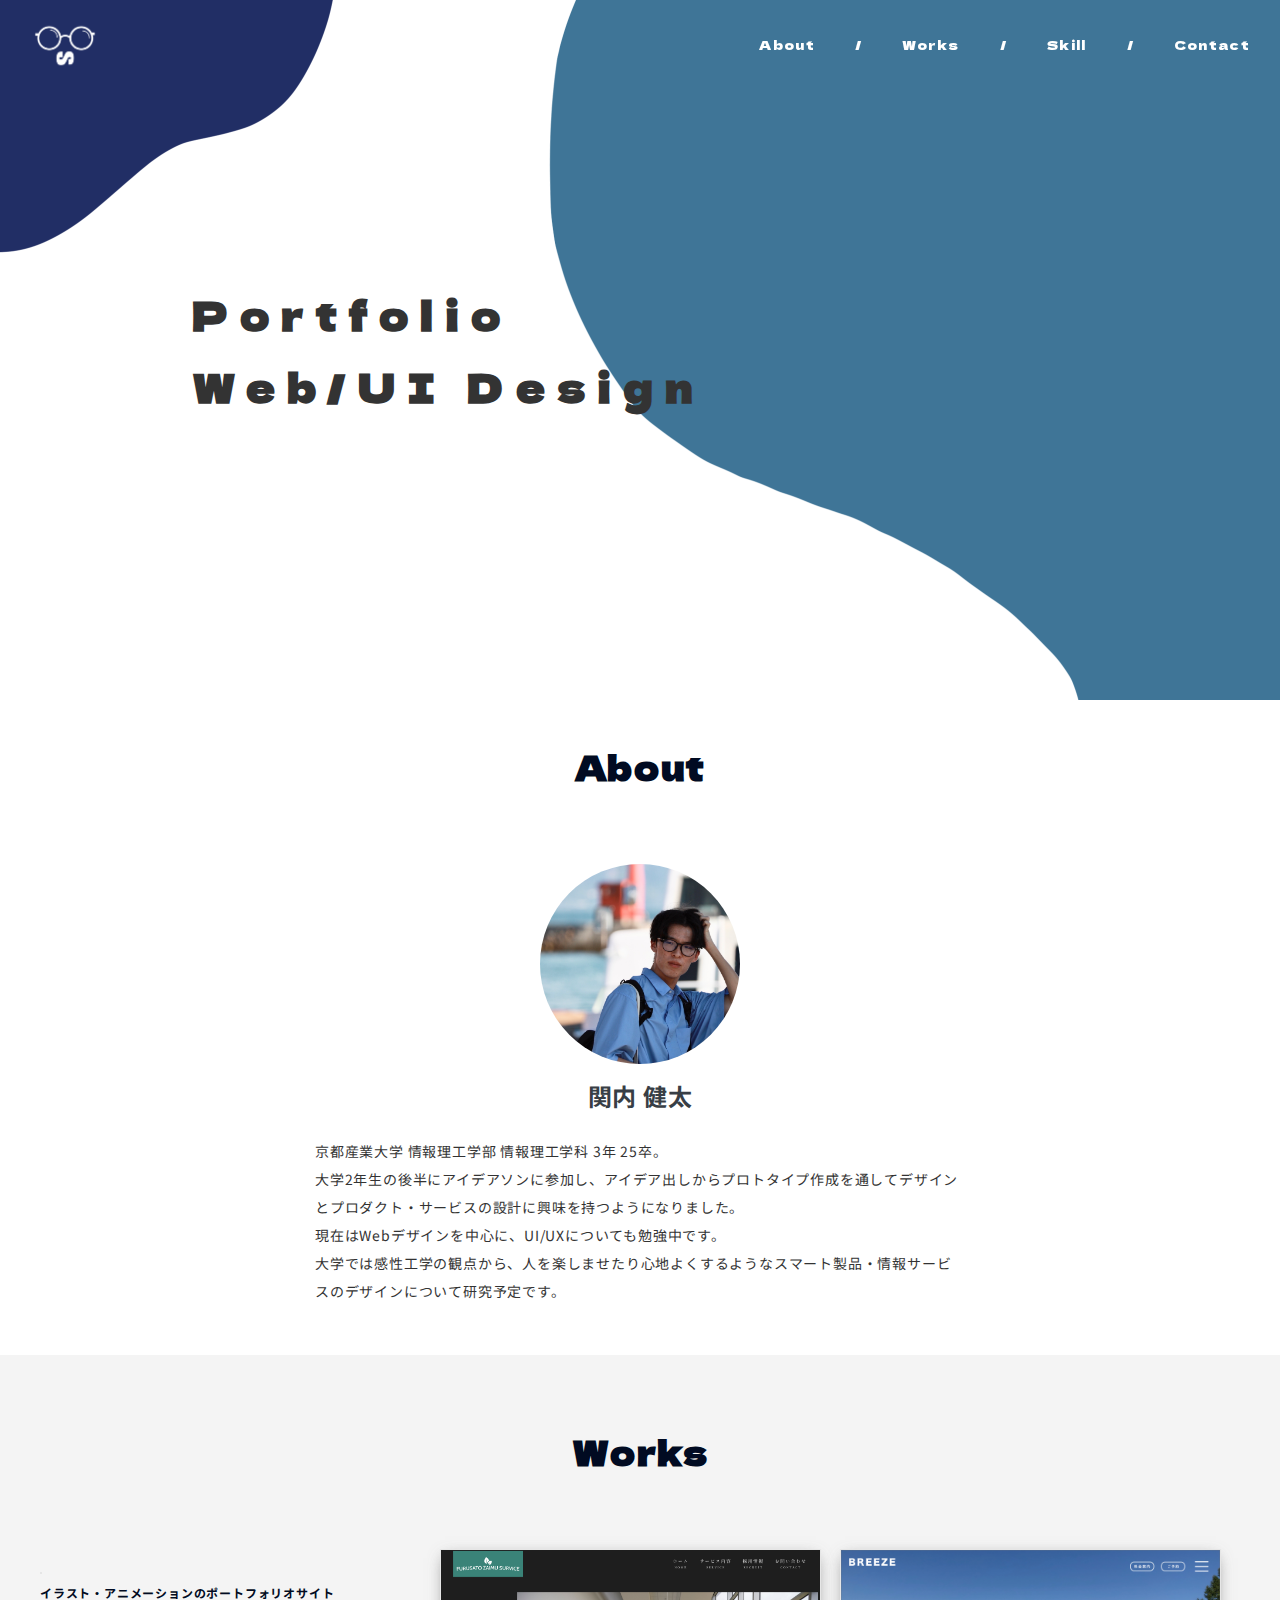
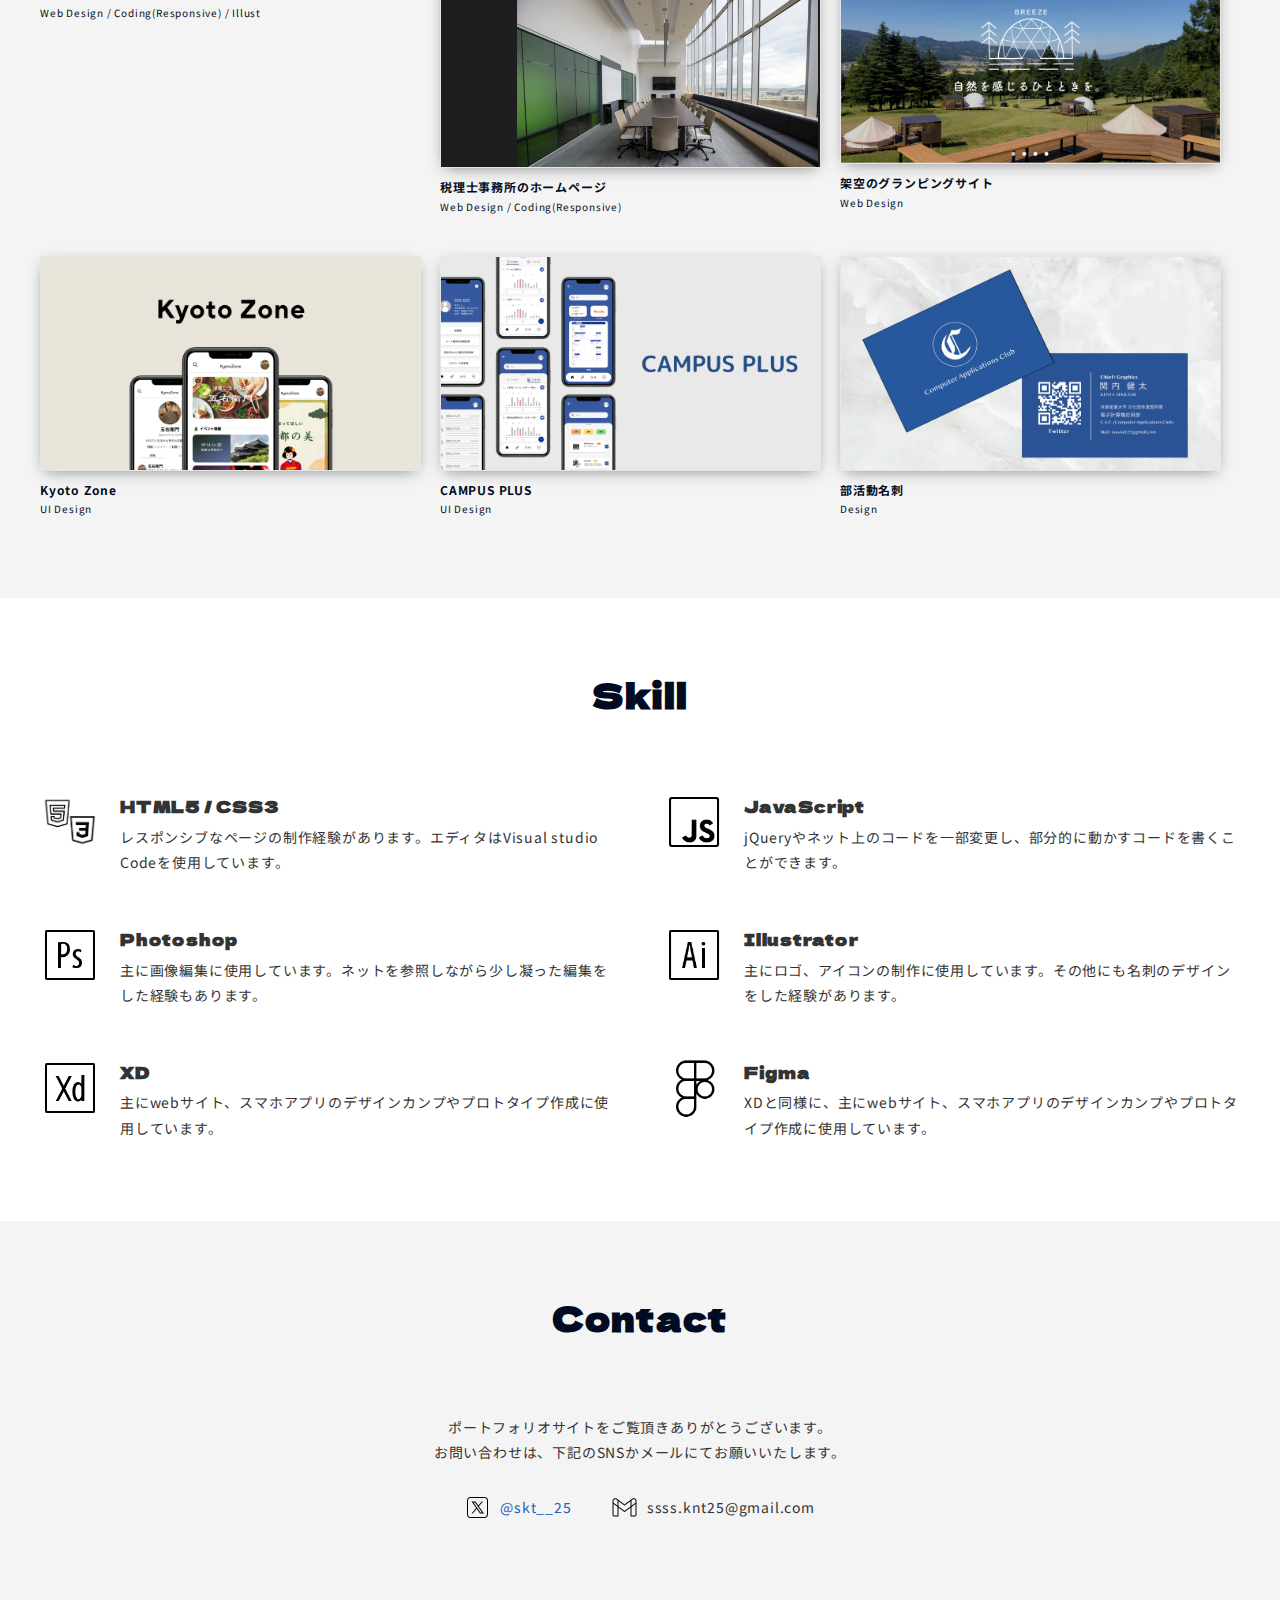
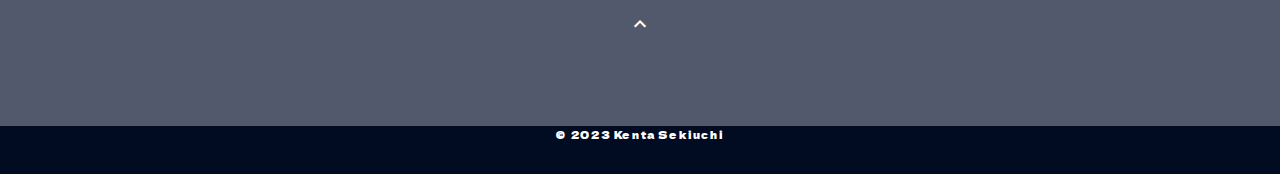
==== commit 51d0a2a3: "Update index.html" ====
--- a/index.html
+++ b/index.html
@@ -14,6 +14,12 @@
   <link rel="preconnect" href="https://fonts.gstatic.com">
   <link href="https://fonts.googleapis.com/css2?family=Lato&display=swap" rel="stylesheet">
   <link href="https://fonts.googleapis.com/css?family=Material+Icons+Outlined" rel="stylesheet">
+  <link rel="preconnect" href="https://fonts.googleapis.com">
+  <link rel="preconnect" href="https://fonts.gstatic.com" crossorigin>
+  <link href="https://fonts.googleapis.com/css2?family=Dela+Gothic+One&display=swap" rel="stylesheet">
+  <link rel="preconnect" href="https://fonts.googleapis.com">
+  <link rel="preconnect" href="https://fonts.gstatic.com" crossorigin>
+  <link href="https://fonts.googleapis.com/css2?family=Noto+Sans+JP:wght@500&display=swap" rel="stylesheet">
   <link href="css/ress.css" media="all" rel="stylesheet" type="text/css" />
   <link href="css/style.css" media="all" rel="stylesheet" type="text/css" />
   <link rel="shortcut icon" href="img/favicon.ico" />
@@ -245,6 +251,9 @@
       </div>
     </main>
 
+    <div class="rain">
+      <div class="wave-back"></div>
+    </div>
     <!-- footer -->
     <footer class="footer">
       <div class="copyright">&copy; 2023 Kenta Sekiuchi</div>
@@ -253,6 +262,9 @@
 
   </div>
   <script src="https://ajax.googleapis.com/ajax/libs/jquery/3.5.1/jquery.min.js"></script>
+  <script src="https://code.jquery.com/ui/1.12.1/jquery-ui.js"
+    integrity="sha256-T0Vest3yCU7pafRw9r+settMBX6JkKN06dqBnpQ8d30=" crossorigin="anonymous"></script>
+  <script src="js/raindrops.js"></script>
   <script type='text/javascript' src="js/script.js"></script>
 </body>
 
--- a/css/style.css
+++ b/css/style.css
@@ -1,20 +1,21 @@
 body {
-  font-family: "Lato", "Helvetica Neue", Arial, "Hiragino Kaku Gothic ProN", "Hiragino Sans", Meiryo, sans-serif;
+  font-family: 'Dela Gothic One', cursive;
   font-size: 14px;
   line-height: 1.8;
   letter-spacing: .8px;
   color: #333;
 }
 
+p {
+  font-family: 'Noto Sans JP', sans-serif;
+}
+
 a {
   transition: opacity .3s;
   text-decoration: none;
   color: #265dbd;
 }
 
-p {
-  font-family: 'Zen Kaku Gothic New', sans-serif;
-}
 
 img {
   max-width: 100%;
@@ -138,6 +139,9 @@
 
 .header.active {
   background-color: #010B22;
+  height: 90px;
+  border-bottom-left-radius: 50% 20%;
+  border-bottom-right-radius: 50% 20%;
 }
 
 .header-inner {
@@ -182,32 +186,28 @@
   position: relative;
 }
 
+/* アンダーバーアニメーション */
 .header-nav-item a:hover {
-  opacity: .8;
-}
-
+  opacity: .5;
+}
+/* アンダーバーアニメーション */
+/*
 .header-nav-item a:after {
   content: '';
-  /*絶対配置で線の位置を決める*/
   position: absolute;
   bottom: 0;
   left: 10%;
-  /*線の形状*/
   width: 90%;
-  height: 2px;
+  height: 4px;
   background: #ffffff;
-  /*アニメーションの指定*/
   transition: all .3s;
   transform: scale(0, 1);
-  /*X方向0、Y方向1*/
   transform-origin: center top;
-  /*上部中央基点*/
 }
 
 .header-nav-item a:hover::after {
   transform: scale(1, 1);
-  /*X方向にスケール拡大*/
-}
+} */
 
 /*--------------------------------
  メインビジュアル
@@ -227,7 +227,7 @@
   padding: 0;
 
   letter-spacing: 0.3em;
-  font-family: Hiragino Sans;
+  font-family: 'Dela Gothic One', cursive;
   font-size: 40px;
   font-weight: bold;
 }
@@ -256,6 +256,7 @@
 }
 
 .profile-title {
+  font-weight: 400;
   font-size: 24px;
   margin-bottom: 20px;
   text-align: center;
@@ -375,6 +376,7 @@
  Contact
 ---------------------------------*/
 .contact-list {
+  font-family: 'Noto Sans JP', sans-serif;
   display: flex;
   flex-wrap: wrap;
   justify-content: center;
@@ -417,7 +419,7 @@
  フッター
 ---------------------------------*/
 .footer {
-  padding: 30px;
+  padding-bottom: 30px;
   background-color: #010B22;
 }
 
@@ -425,6 +427,11 @@
   font-size: 10px;
   text-align: center;
   color: #fff;
+}
+
+.wave-back {
+  padding: 40px;
+  background-color: rgb(82, 89, 108);
 }
 
 /*--------------------------------
@@ -726,7 +733,7 @@
 
   .sub-main-visual-img {
     height: 100px;
-    background-image: url(../img/sp_mv_sub.png);
+    background-image: url(../img/sp_mv_sub1.png);
   }
 
   .main-visual h1 {
@@ -740,7 +747,7 @@
     padding: 0;
 
     letter-spacing: 0.3em;
-    font-family: Hiragino Sans;
+    font-family: 'Dela Gothic One', cursive;
     font-size: 30px;
     font-weight: bold;
   }
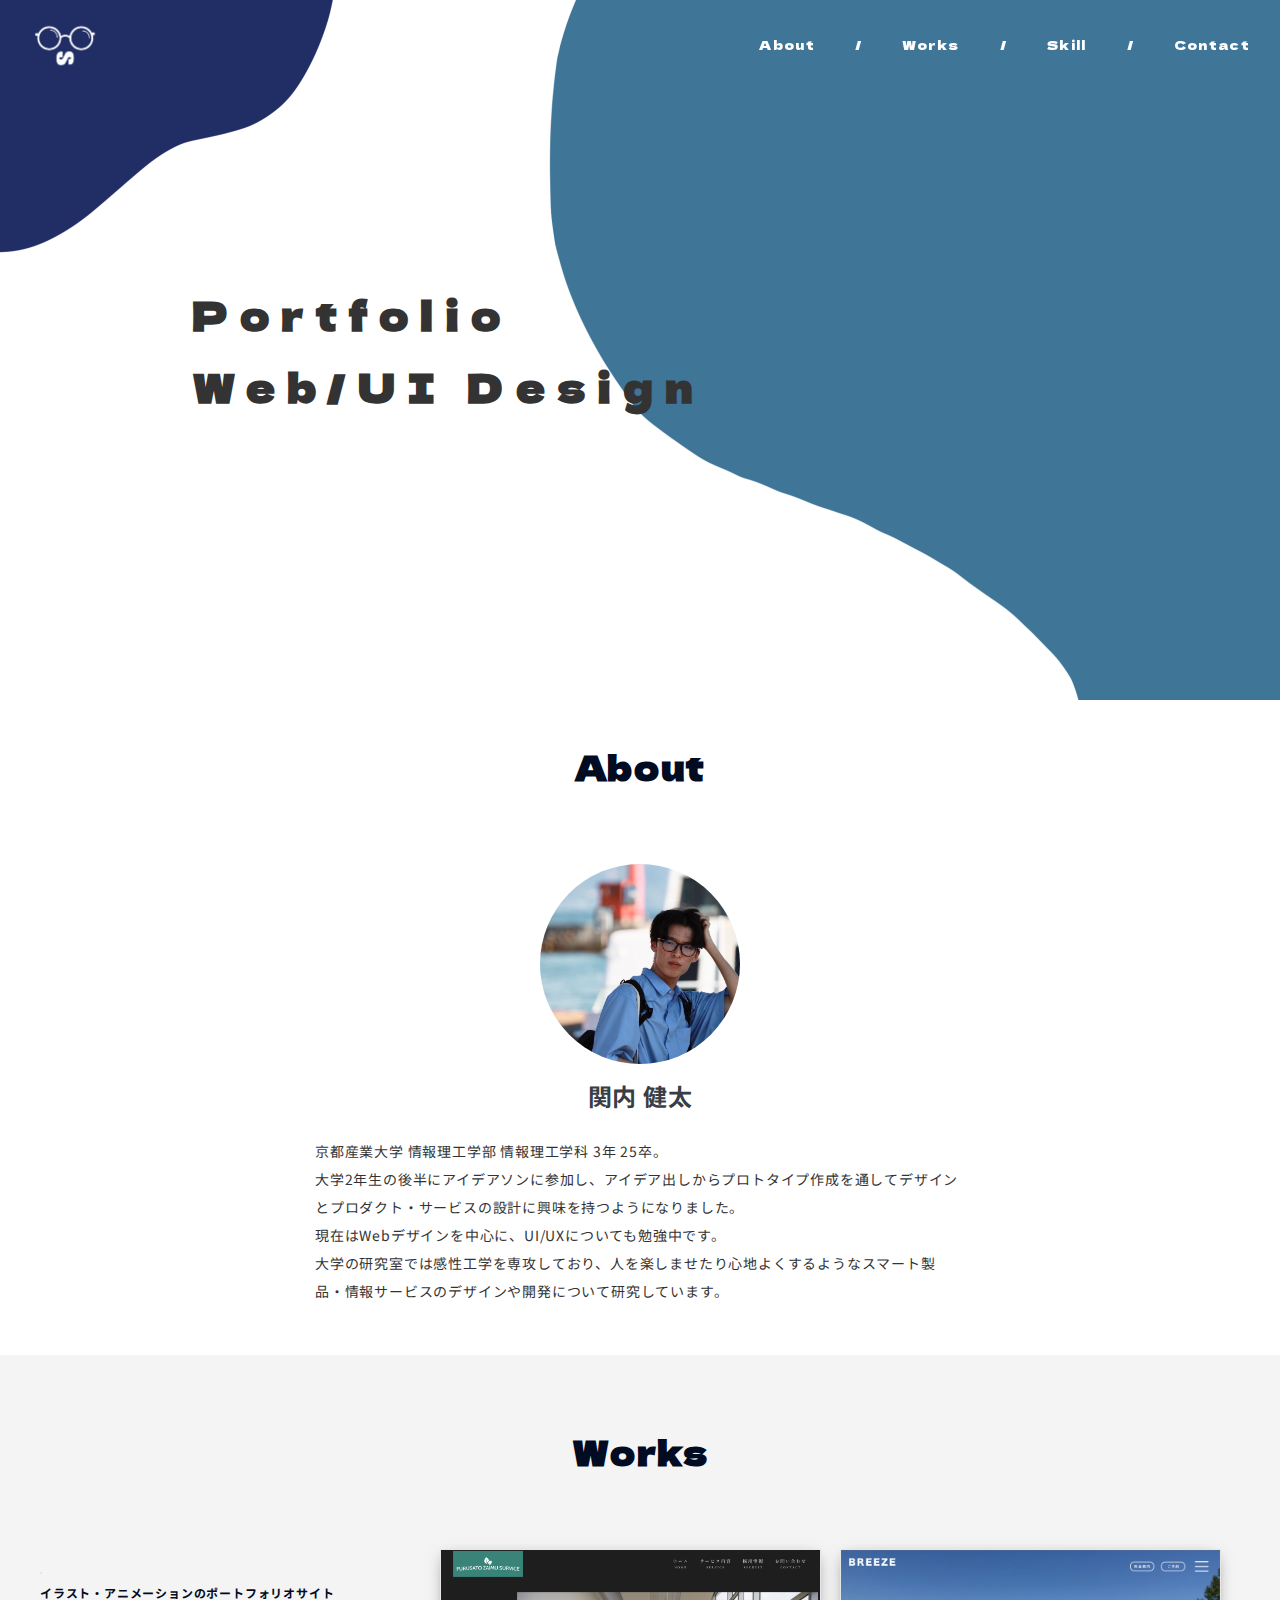
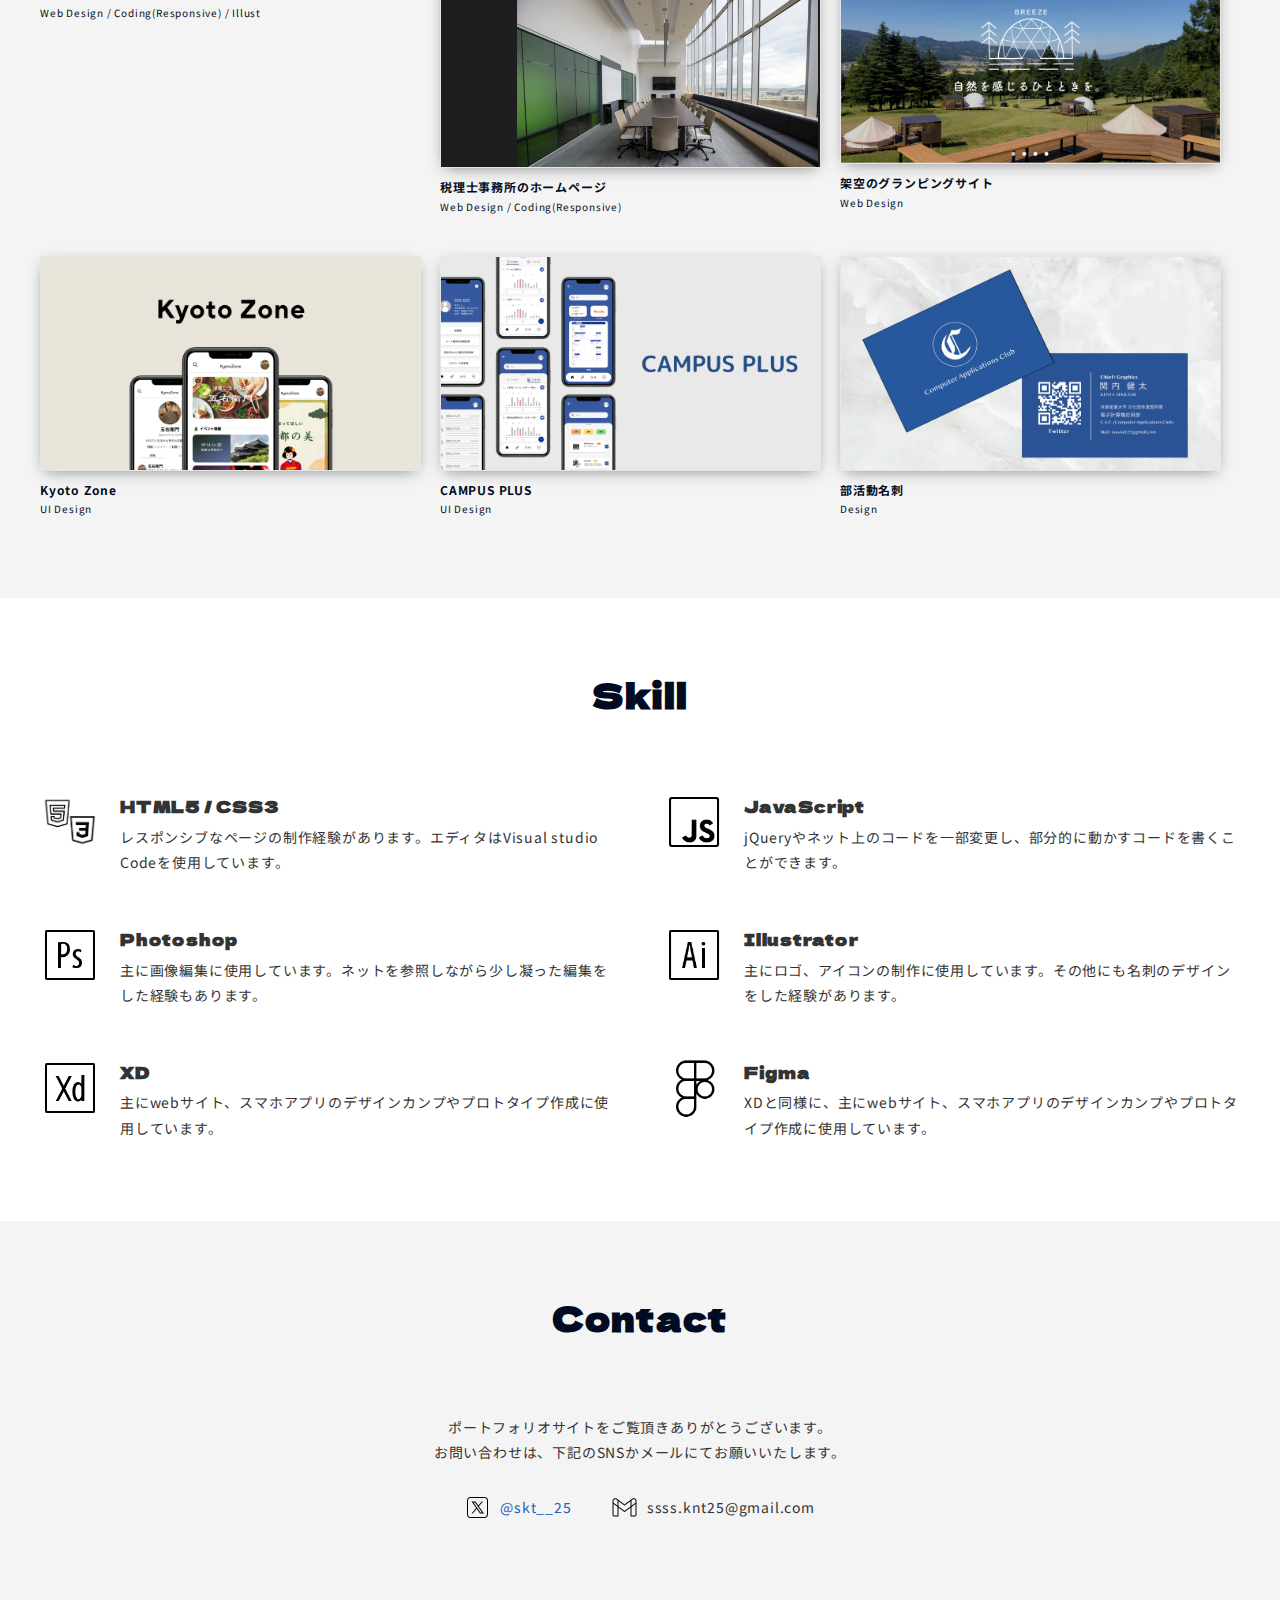
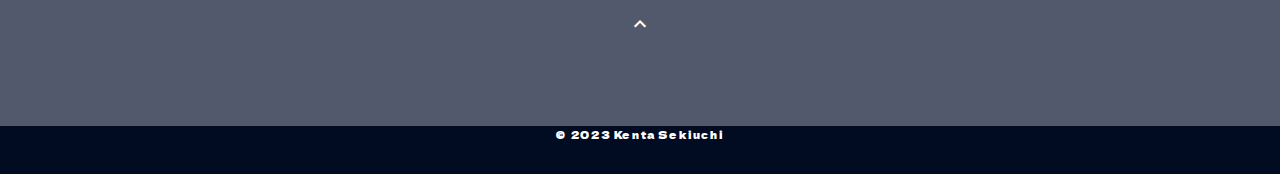
==== commit 9dda598f: "Update index.html" ====
--- a/index.html
+++ b/index.html
@@ -104,7 +104,7 @@
             京都産業大学 情報理工学部 情報理工学科 3年 25卒。<br>
             大学2年生の後半にアイデアソンに参加し、アイデア出しからプロトタイプ作成を通してデザインとプロダクト・サービスの設計に興味を持つようになりました。<br>
             現在はWebデザインを中心に、UI/UXについても勉強中です。<br>
-            大学では感性工学の観点から、人を楽しませたり心地よくするようなスマート製品・情報サービスのデザインについて研究予定です。
+            大学の研究室では感性工学を専攻しており、人を楽しませたり心地よくするようなスマート製品・情報サービスのデザインや開発について研究しています。
           </p>
         </div>
       </div>
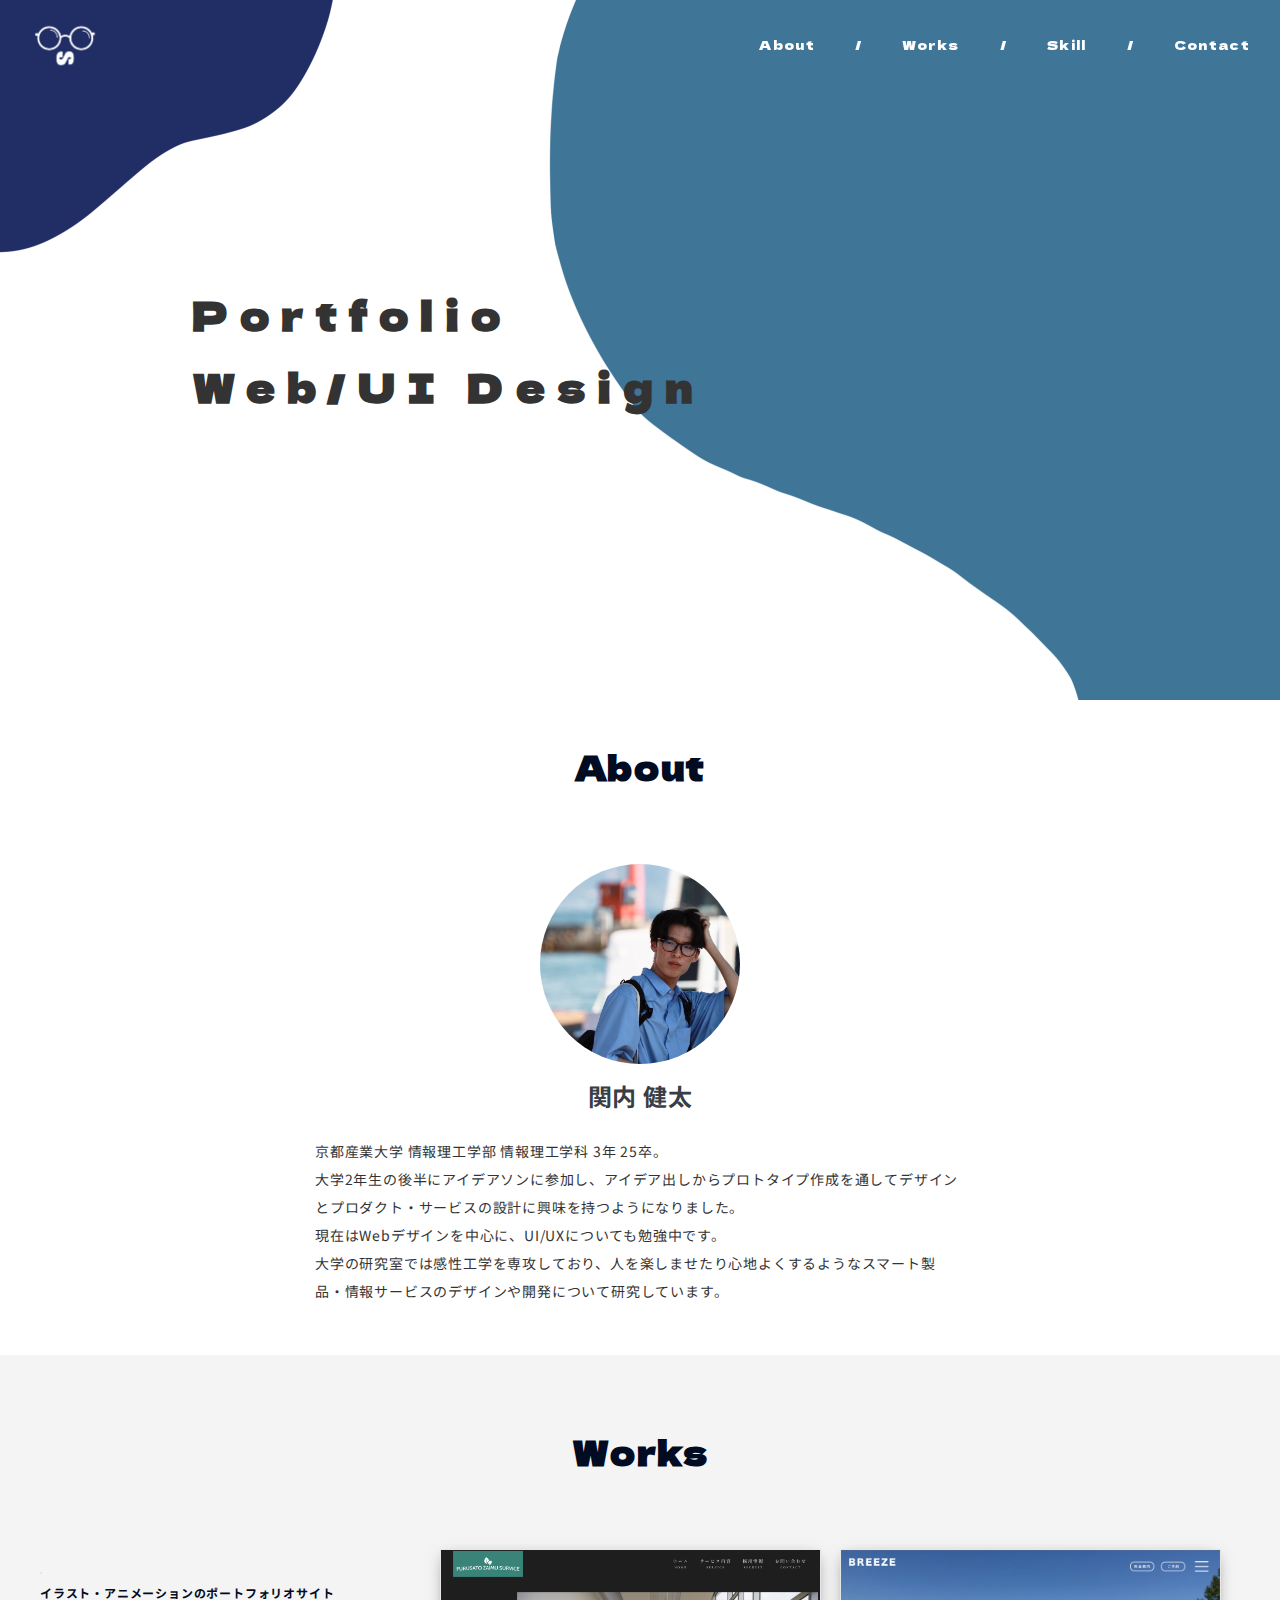
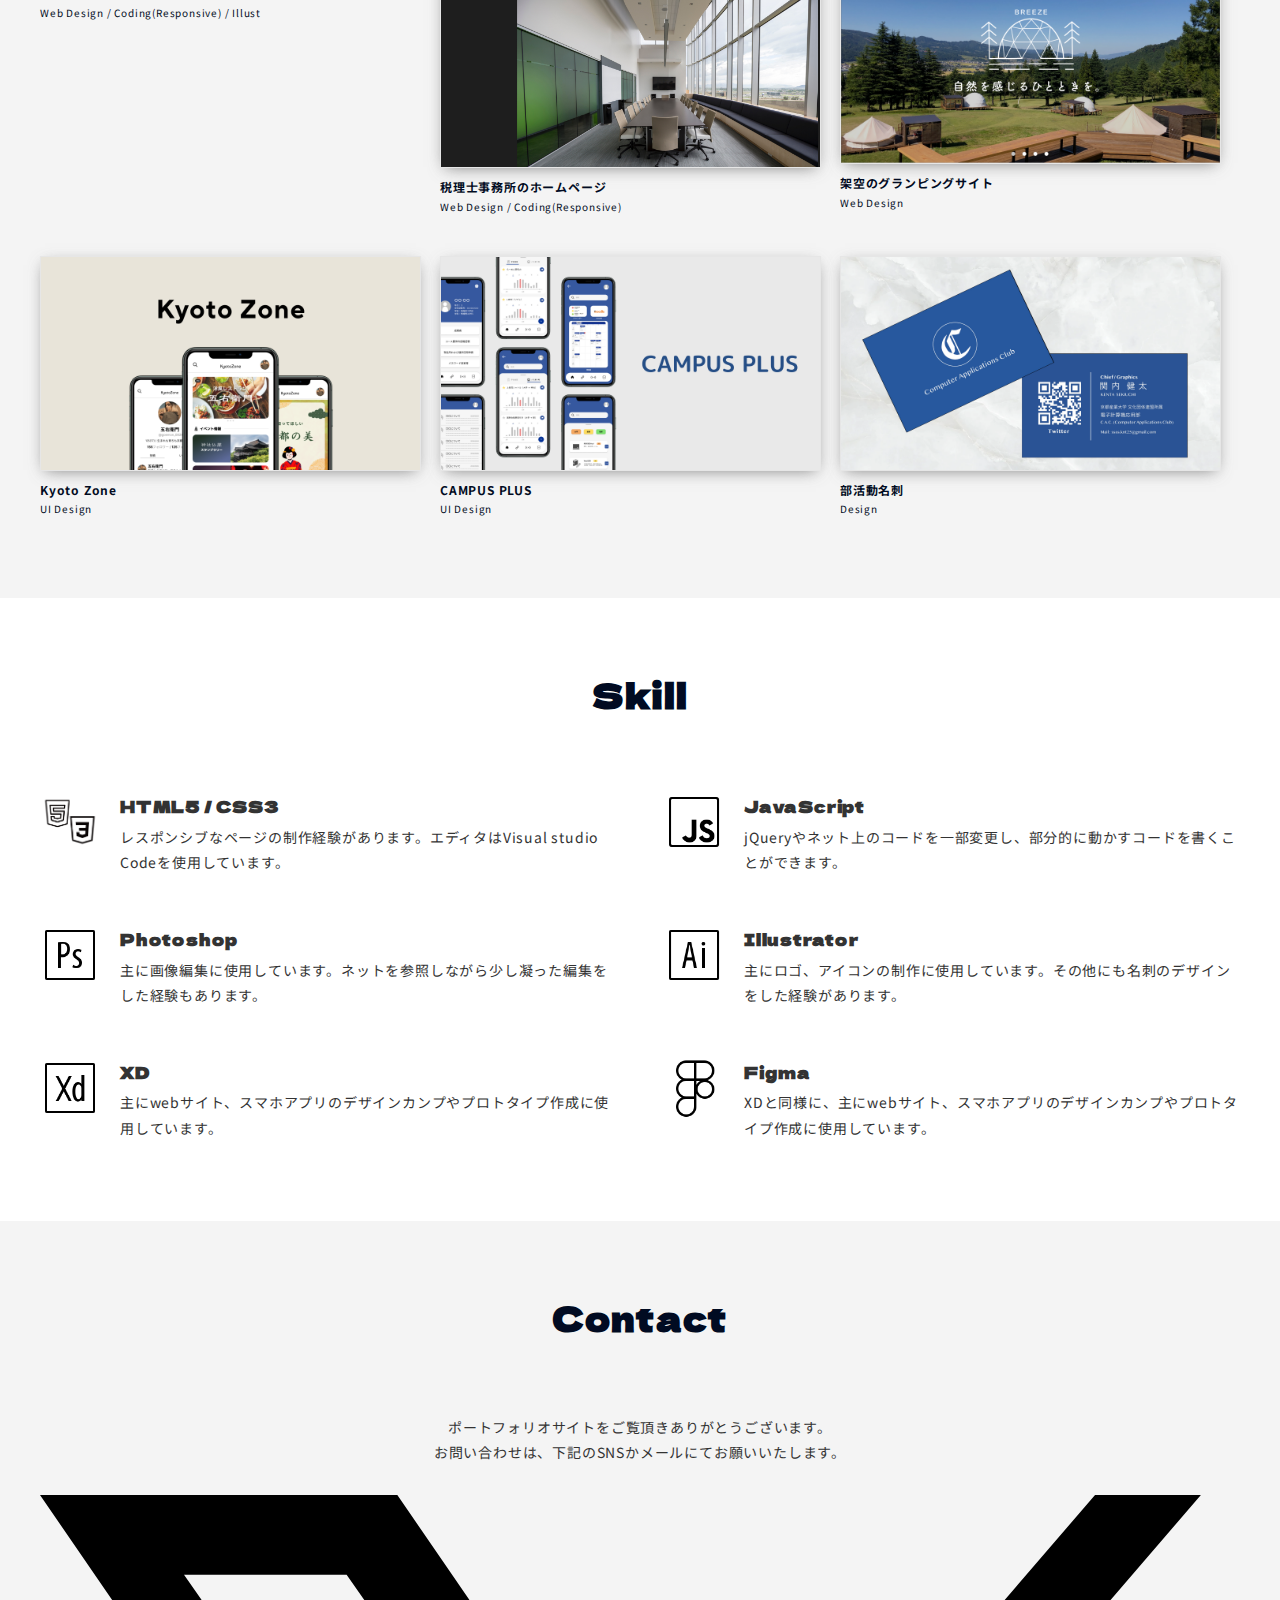
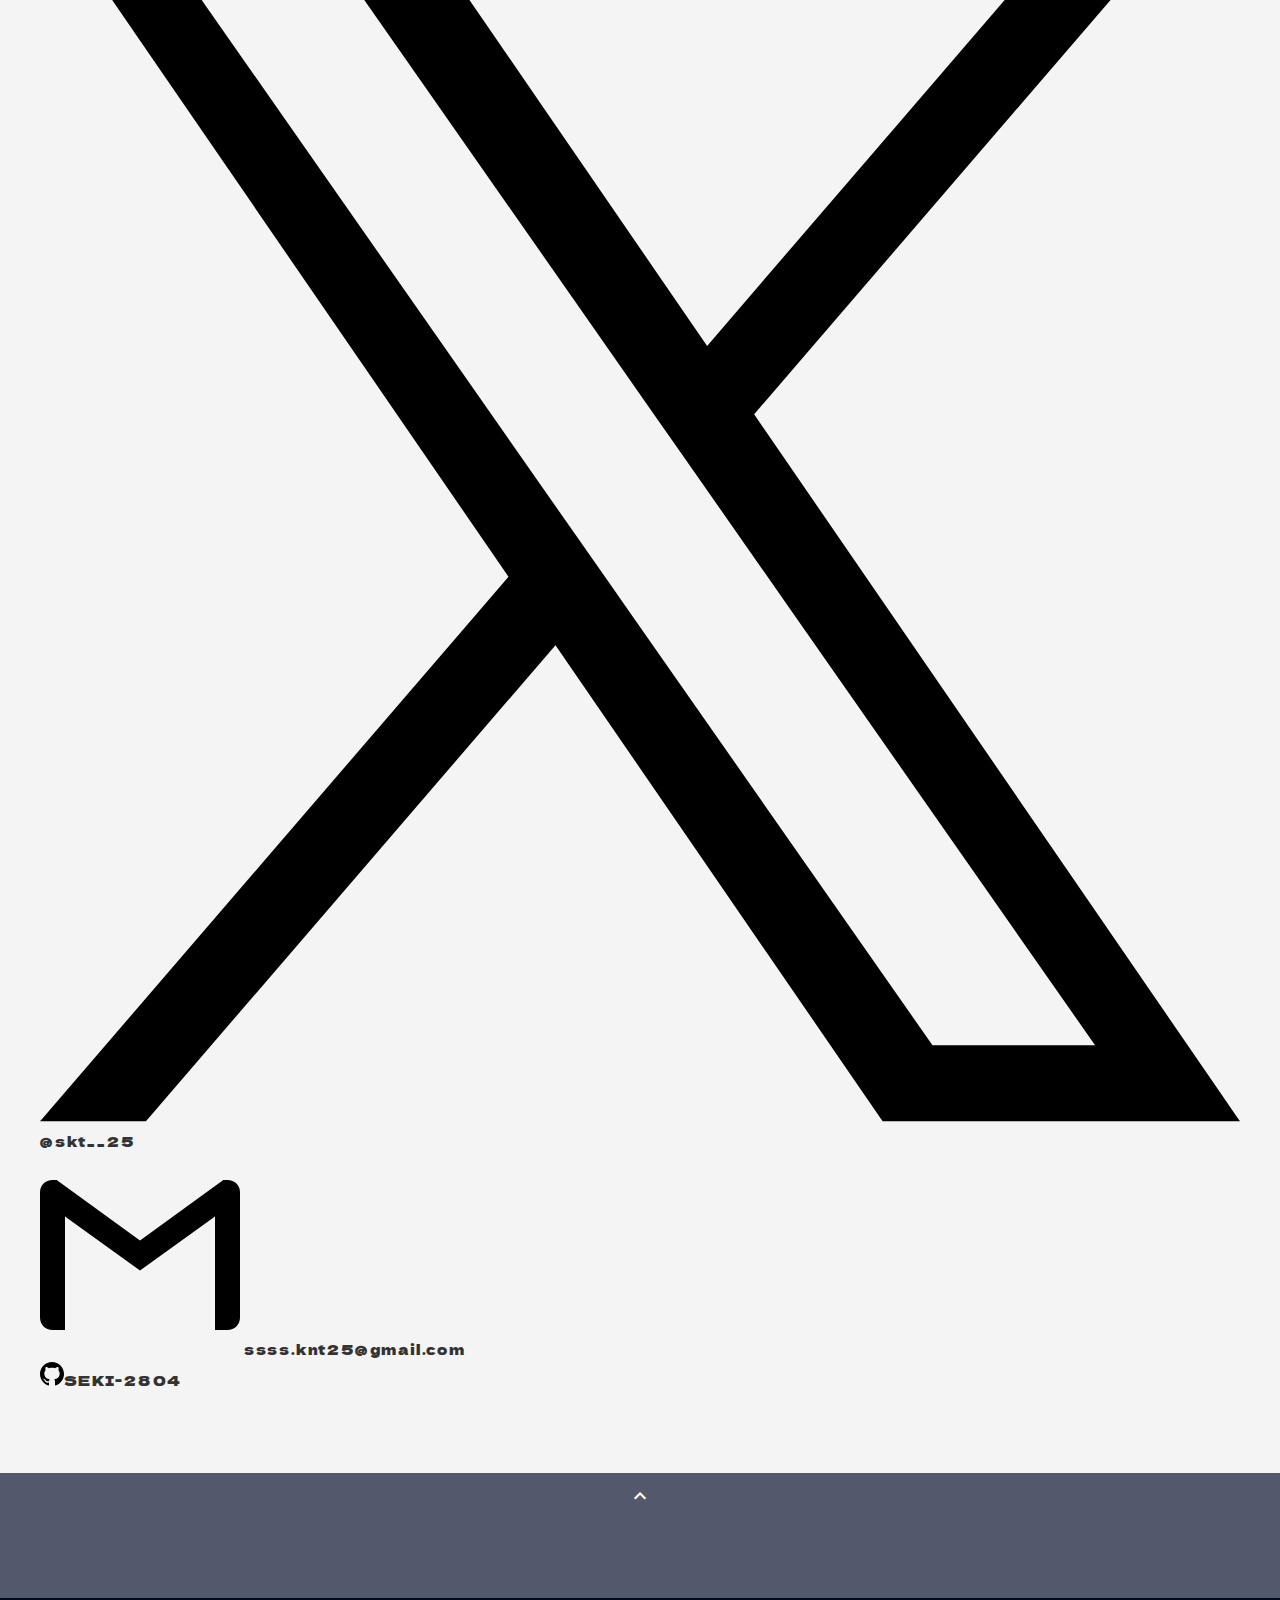
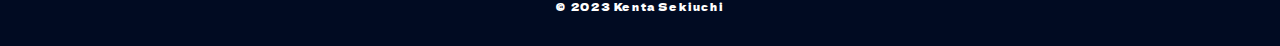
==== commit cf7f21f6: "Update index.html" ====
--- a/index.html
+++ b/index.html
@@ -238,10 +238,31 @@
             ポートフォリオサイトをご覧頂きありがとうございます。<br>
             お問い合わせは、<br class="sp-only">下記のSNSかメールにてお願いいたします。
           </p>
-          <div class="contact-list">
-            <a class="contact-item" href="https://twitter.com/skt__25" target="_blank" rel="noopener"><img
-                src="img/x.png">@skt__25</a>
-            <span class="contact-item"><img src="img/gmail.png">ssss.knt25@gmail.com</span>
+
+          <div class="social-links">
+            <div id="twitter" class="social-btn flex-center">
+              <svg viewBox="0 0 1200 1227" xmlns="http://www.w3.org/2000/svg">
+                <path
+                  d="m714.163 519.284 446.727-519.284h-105.86l-387.893 450.887-309.809-450.887h-357.328l468.492 681.821-468.492 544.549h105.866l409.625-476.152 327.181 476.152h357.328l-485.863-707.086zm-144.998 168.544-47.468-67.894-377.686-540.2396h162.604l304.797 435.9906 47.468 67.894 396.2 566.721h-162.604l-323.311-462.446z" />
+              </svg><span>@skt__25</span>
+            </div>
+
+            <div id="linkedin" class="social-btn flex-center">
+              <svg xmlns="http://www.w3.org/2000/svg" width="200" height="200" viewBox="0 0 32 32" id="IconChangeColor">
+                <path
+                  d="M32 6v20c0 1.135-0.865 2-2 2h-2v-18.151l-12 8.62-12-8.62v18.151h-2c-1.135 0-2-0.865-2-2v-20c0-0.568 0.214-1.068 0.573-1.422 0.359-0.365 0.859-0.578 1.427-0.578h0.667l13.333 9.667 13.333-9.667h0.667c0.568 0 1.068 0.214 1.427 0.578 0.359 0.354 0.573 0.854 0.573 1.422z"
+                  id="mainIconPathAttribute"></path>
+              </svg>
+              <span>ssss.knt25@gmail.com</span>
+            </div>
+
+            <div id="github" class="social-btn flex-center">
+              <svg viewBox="0 0 24 24" height="24" width="24" xmlns="http://www.w3.org/2000/svg">
+                <path
+                  d="M12 0c-6.626 0-12 5.373-12 12 0 5.302 3.438 9.8 8.207 11.387.599.111.793-.261.793-.577v-2.234c-3.338.726-4.033-1.416-4.033-1.416-.546-1.387-1.333-1.756-1.333-1.756-1.089-.745.083-.729.083-.729 1.205.084 1.839 1.237 1.839 1.237 1.07 1.834 2.807 1.304 3.492.997.107-.775.418-1.305.762-1.604-2.665-.305-5.467-1.334-5.467-5.931 0-1.311.469-2.381 1.236-3.221-.124-.303-.535-1.524.117-3.176 0 0 1.008-.322 3.301 1.23.957-.266 1.983-.399 3.003-.404 1.02.005 2.047.138 3.006.404 2.291-1.552 3.297-1.23 3.297-1.23.653 1.653.242 2.874.118 3.176.77.84 1.235 1.911 1.235 3.221 0 4.609-2.807 5.624-5.479 5.921.43.372.823 1.102.823 2.222v3.293c0 .319.192.694.801.576 4.765-1.589 8.199-6.086 8.199-11.386 0-6.627-5.373-12-12-12z">
+                </path>
+              </svg><span>SEKI-2804</span>
+            </div>
           </div>
         </div>
       </section>
--- a/css/style.css
+++ b/css/style.css
@@ -733,7 +733,7 @@
 
   .sub-main-visual-img {
     height: 100px;
-    background-image: url(../img/sp_mv_sub1.png);
+    background-image: url(../img/sp_mv_sub.png);
   }
 
   .main-visual h1 {
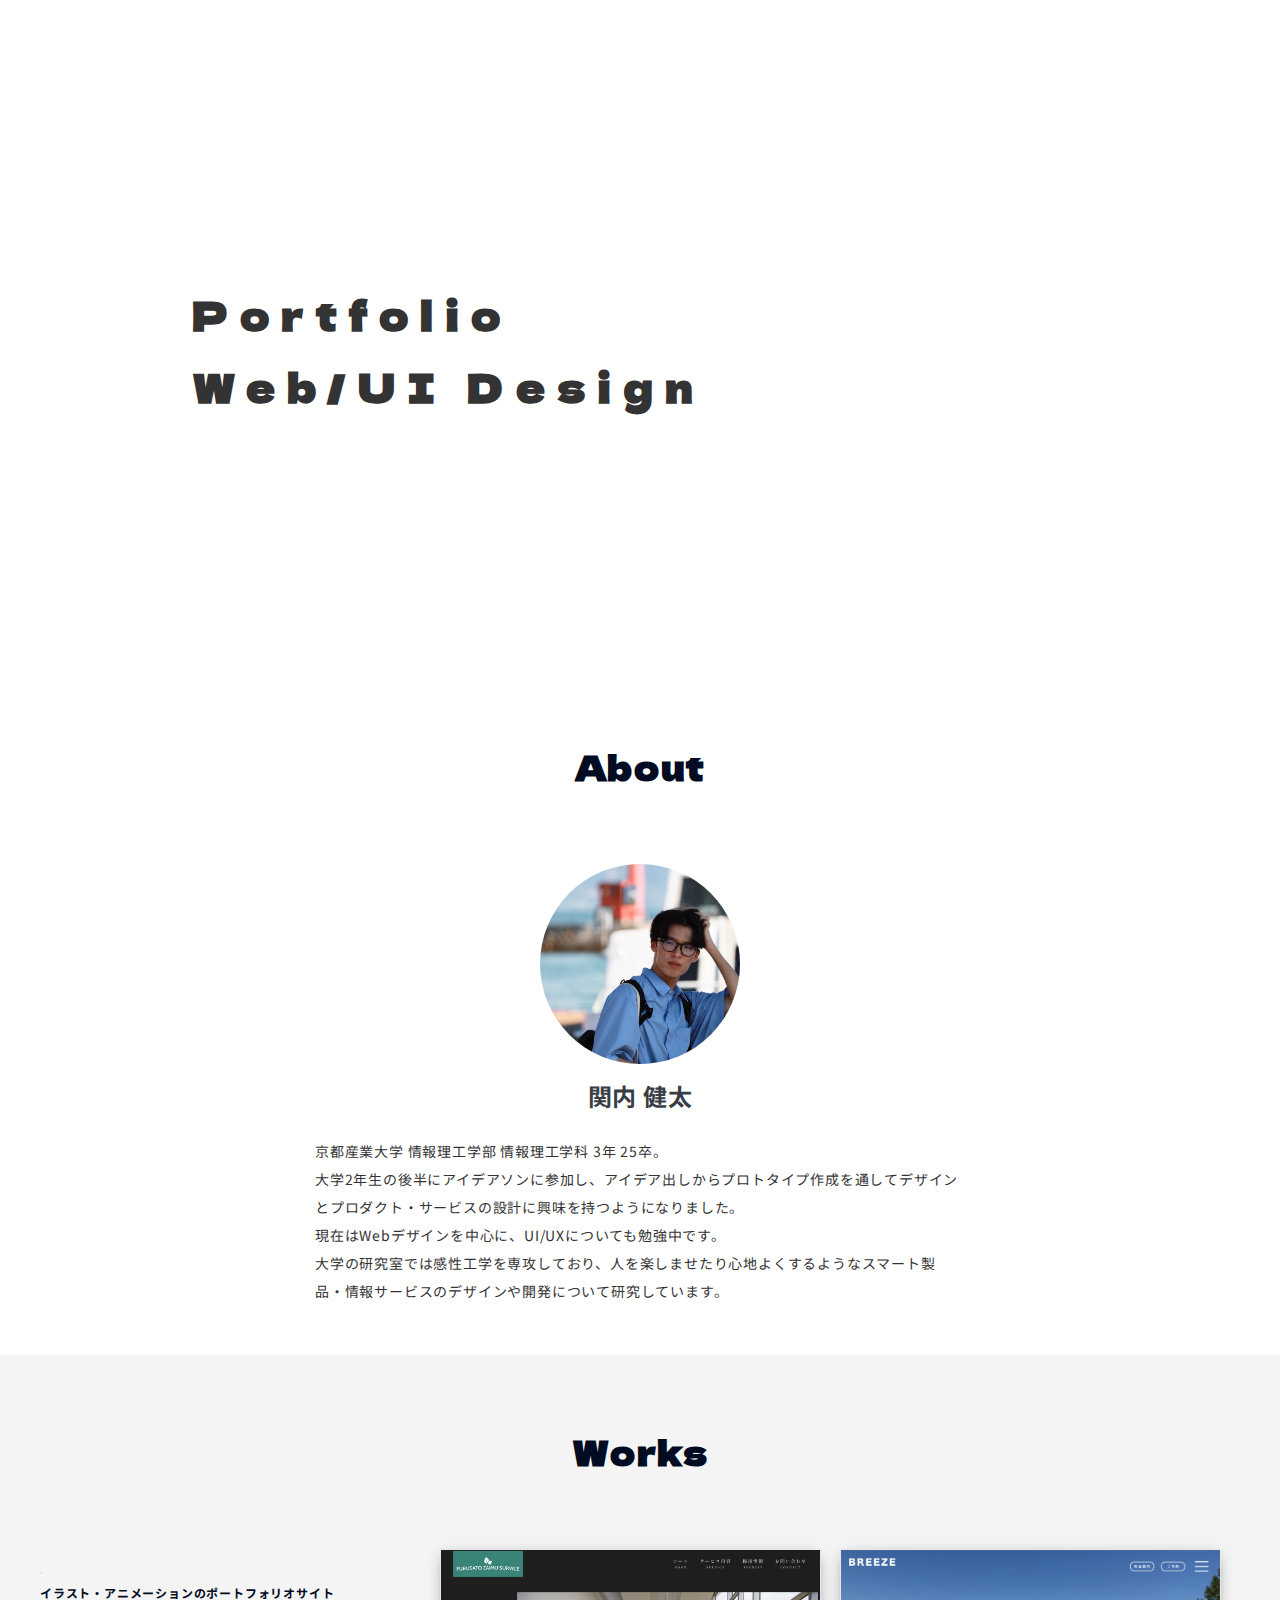
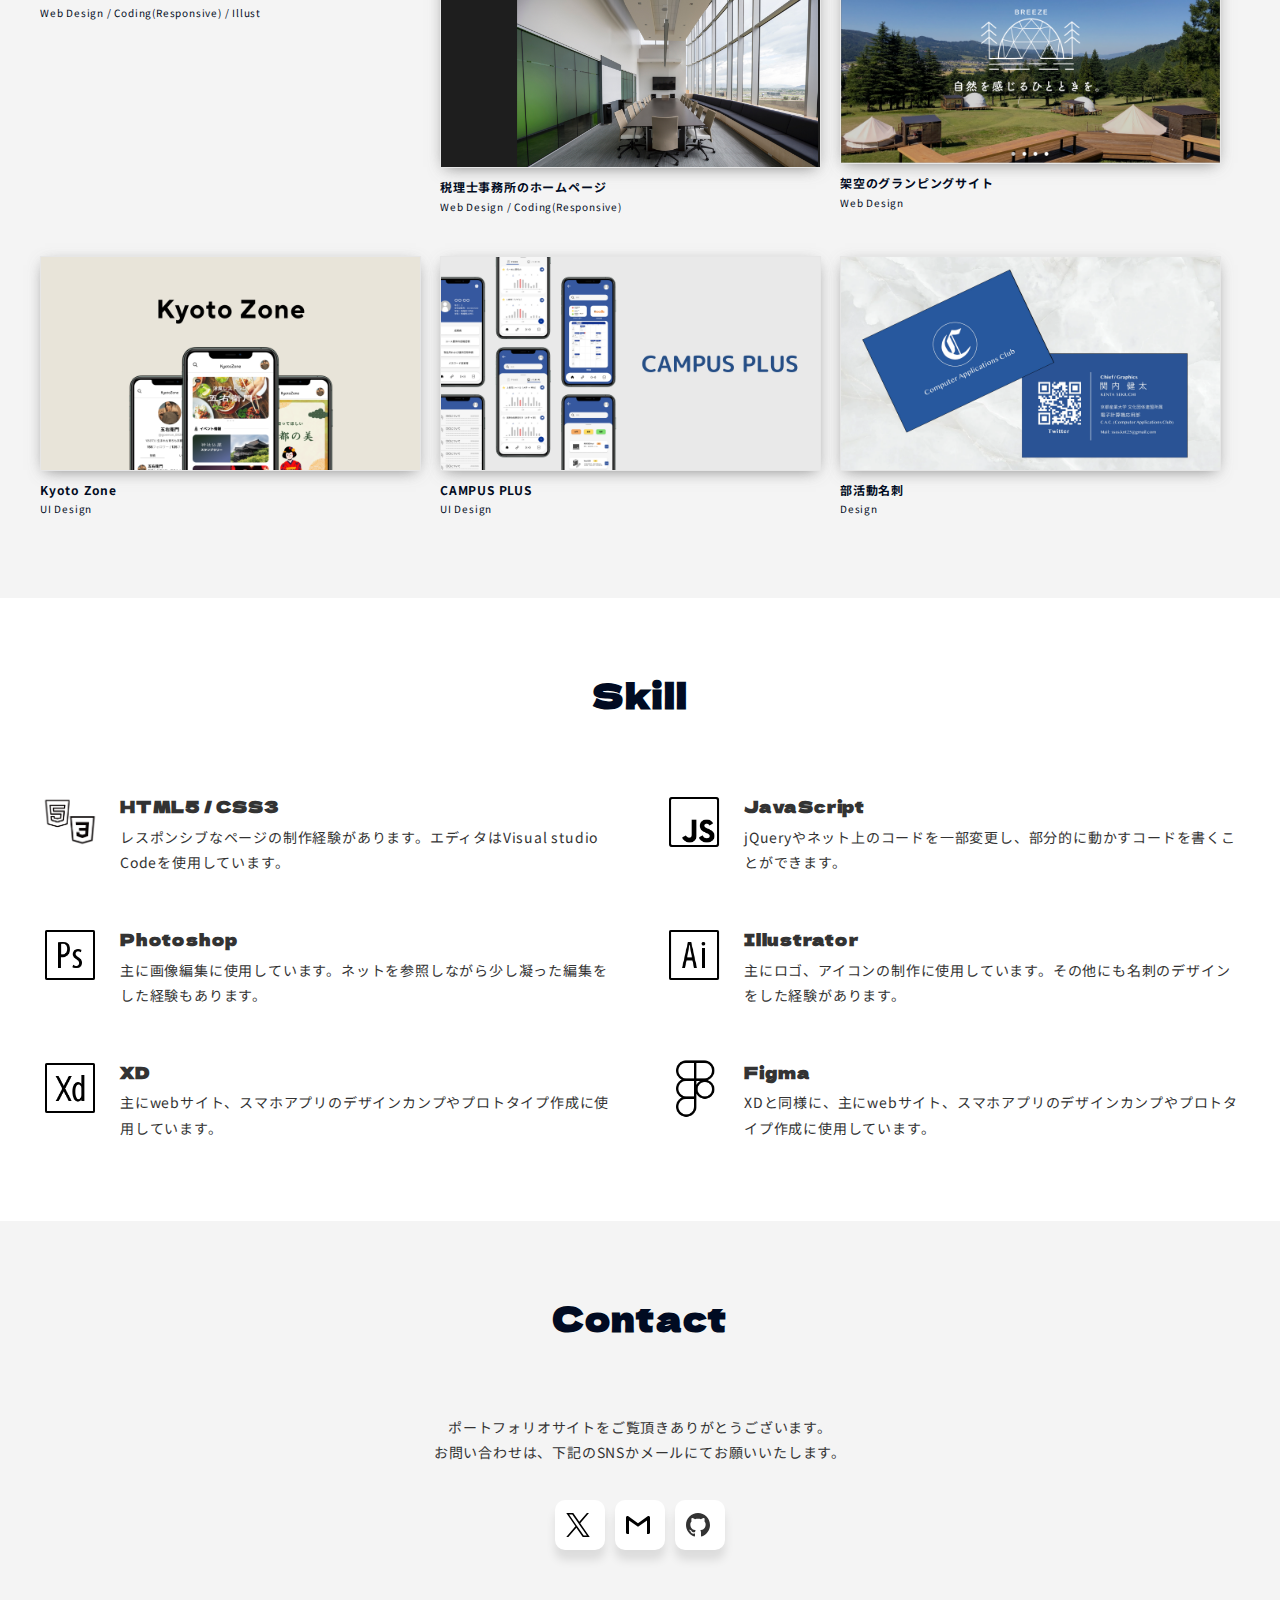
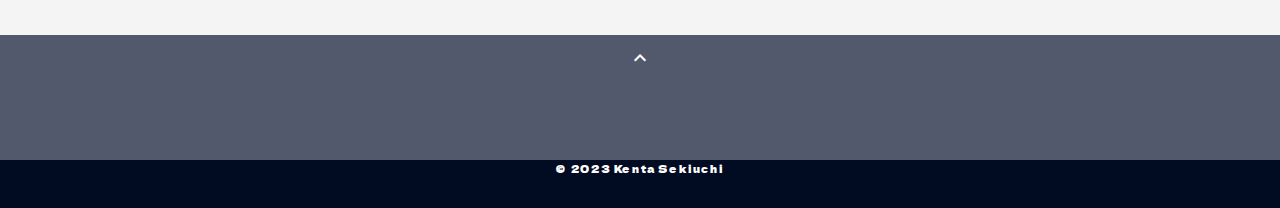
==== commit 7f54757b: "Update index.html" ====
--- a/index.html
+++ b/index.html
@@ -244,7 +244,8 @@
               <svg viewBox="0 0 1200 1227" xmlns="http://www.w3.org/2000/svg">
                 <path
                   d="m714.163 519.284 446.727-519.284h-105.86l-387.893 450.887-309.809-450.887h-357.328l468.492 681.821-468.492 544.549h105.866l409.625-476.152 327.181 476.152h357.328l-485.863-707.086zm-144.998 168.544-47.468-67.894-377.686-540.2396h162.604l304.797 435.9906 47.468 67.894 396.2 566.721h-162.604l-323.311-462.446z" />
-              </svg><span>@skt__25</span>
+              </svg>
+              <a href="https://twitter.com/skt__25">@skt__25</a>
             </div>
 
             <div id="linkedin" class="social-btn flex-center">
@@ -253,7 +254,7 @@
                   d="M32 6v20c0 1.135-0.865 2-2 2h-2v-18.151l-12 8.62-12-8.62v18.151h-2c-1.135 0-2-0.865-2-2v-20c0-0.568 0.214-1.068 0.573-1.422 0.359-0.365 0.859-0.578 1.427-0.578h0.667l13.333 9.667 13.333-9.667h0.667c0.568 0 1.068 0.214 1.427 0.578 0.359 0.354 0.573 0.854 0.573 1.422z"
                   id="mainIconPathAttribute"></path>
               </svg>
-              <span>ssss.knt25@gmail.com</span>
+              <a>ssss.knt25@gmail.com</a>
             </div>
 
             <div id="github" class="social-btn flex-center">
@@ -261,7 +262,8 @@
                 <path
                   d="M12 0c-6.626 0-12 5.373-12 12 0 5.302 3.438 9.8 8.207 11.387.599.111.793-.261.793-.577v-2.234c-3.338.726-4.033-1.416-4.033-1.416-.546-1.387-1.333-1.756-1.333-1.756-1.089-.745.083-.729.083-.729 1.205.084 1.839 1.237 1.839 1.237 1.07 1.834 2.807 1.304 3.492.997.107-.775.418-1.305.762-1.604-2.665-.305-5.467-1.334-5.467-5.931 0-1.311.469-2.381 1.236-3.221-.124-.303-.535-1.524.117-3.176 0 0 1.008-.322 3.301 1.23.957-.266 1.983-.399 3.003-.404 1.02.005 2.047.138 3.006.404 2.291-1.552 3.297-1.23 3.297-1.23.653 1.653.242 2.874.118 3.176.77.84 1.235 1.911 1.235 3.221 0 4.609-2.807 5.624-5.479 5.921.43.372.823 1.102.823 2.222v3.293c0 .319.192.694.801.576 4.765-1.589 8.199-6.086 8.199-11.386 0-6.627-5.373-12-12-12z">
                 </path>
-              </svg><span>SEKI-2804</span>
+              </svg>
+              <a href="https://github.com/SEKI-2804">SEKI-2804</a>
             </div>
           </div>
         </div>
--- a/css/style.css
+++ b/css/style.css
@@ -234,7 +234,7 @@
 
 .main-visual-img {
   height: 700px;
-  background-image: url(../img/mv.png);
+  background-image: url(../img/mv.gif);
   background-repeat: no-repeat;
   background-position: center center;
   background-size: cover;
@@ -397,6 +397,53 @@
 .contact-text {
   margin-top: 10px;
   text-align: center;
+}
+
+.social-links,.flex-center {
+  display: flex;
+  justify-content: center;
+  align-items: center;
+}
+
+.social-btn {
+  cursor: pointer;
+  height: 50px;
+  width: 50px;
+  font-family: 'Noto Sans JP', sans-serif;
+  color: #333;
+  border-radius: 10px;
+  box-shadow: 0px 10px 10px rgba(0,0,0,0.1);
+  background: white;
+  margin: 5px;
+  transition: 0.3s;
+  justify-content: center;
+}
+
+.social-btn svg {
+  height: 24px;
+  width: 24px;
+}
+
+.social-btn a {
+  width: 0px;
+  overflow: hidden;
+  transition: 0.3s;
+  text-align: center;
+  margin-left: 5px;
+}
+
+.social-btn:hover {
+  width: 250px;
+  border-radius: 5px;
+}
+
+.social-btn:hover a {
+  padding: 2px;
+  width: 200px;
+}
+
+#github {
+  fill: #333;
 }
 
 /*--------------------------------
@@ -728,7 +775,7 @@
   /* メインビジュアル */
   .main-visual-img {
     height: 60vh;
-    background-image: url(../img/sp_mv.png);
+    background-image: url(../img/sp_mv.gif);
   }
 
   .sub-main-visual-img {
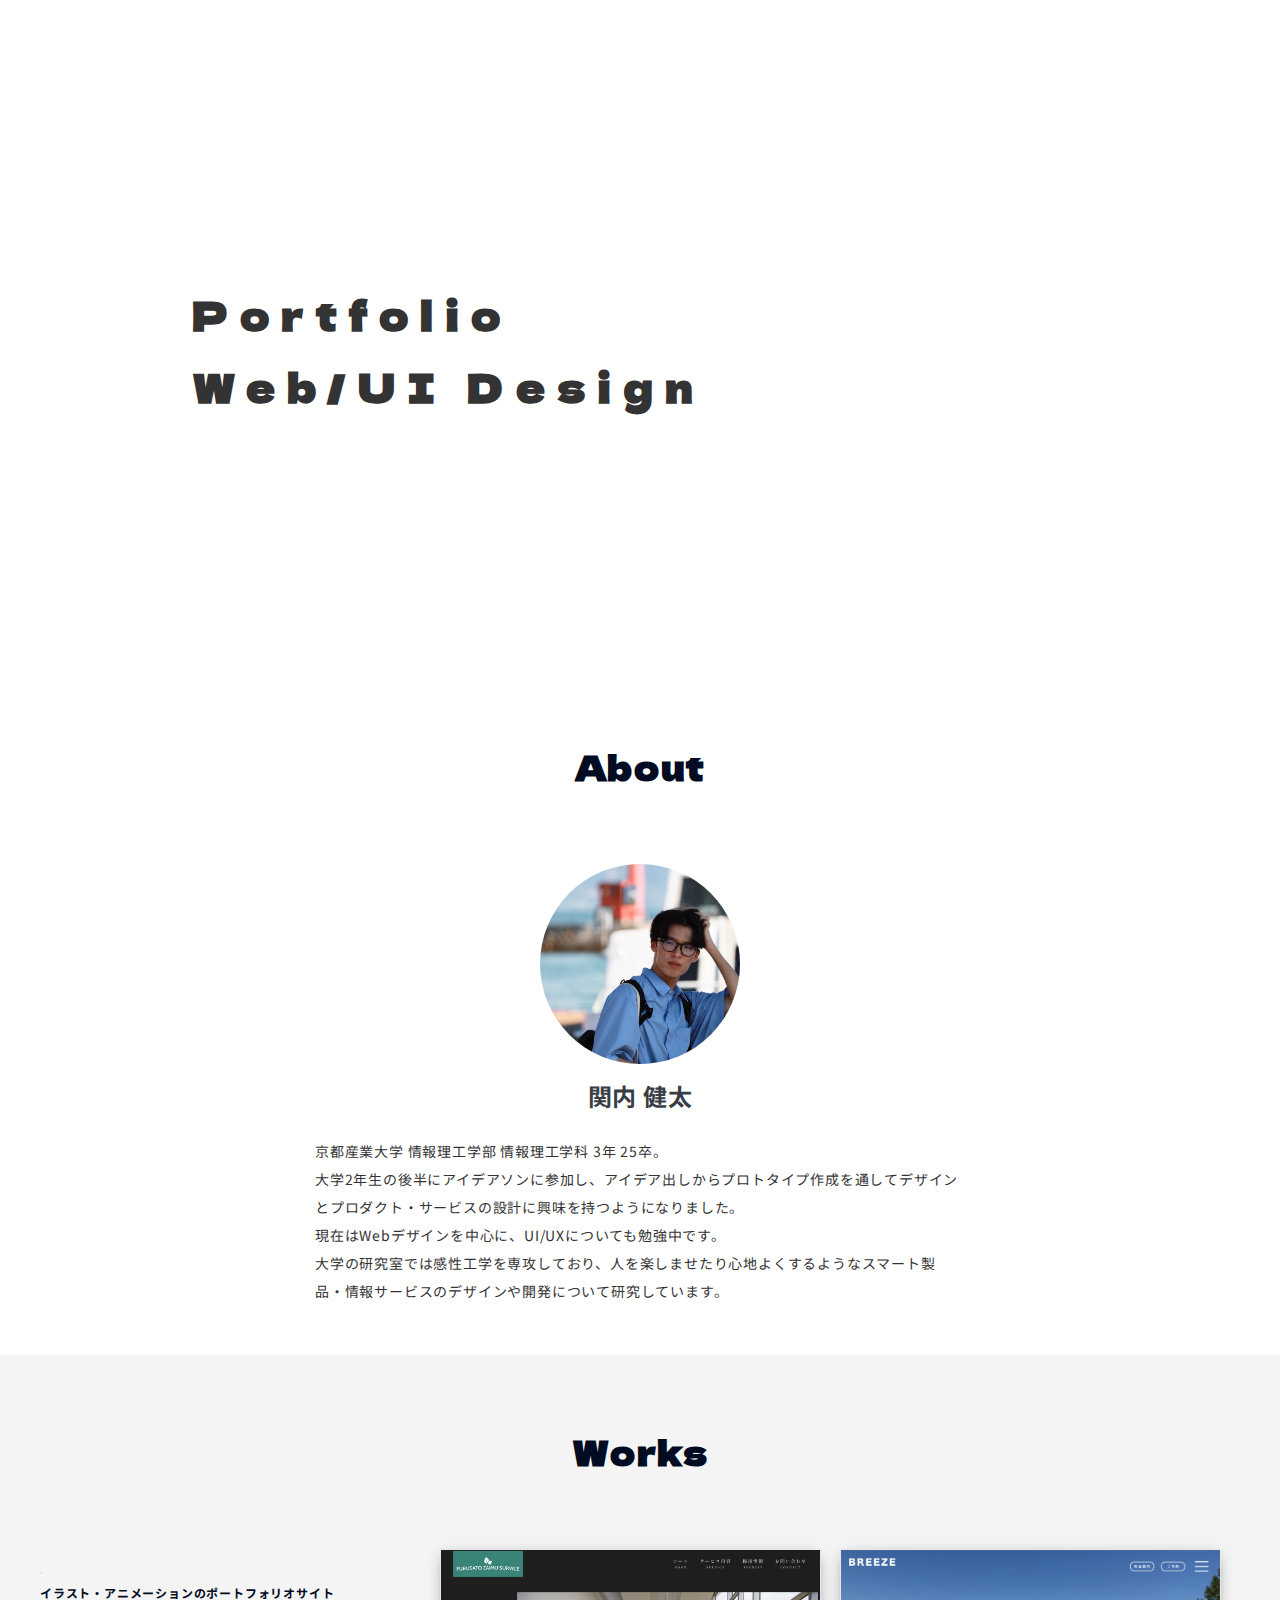
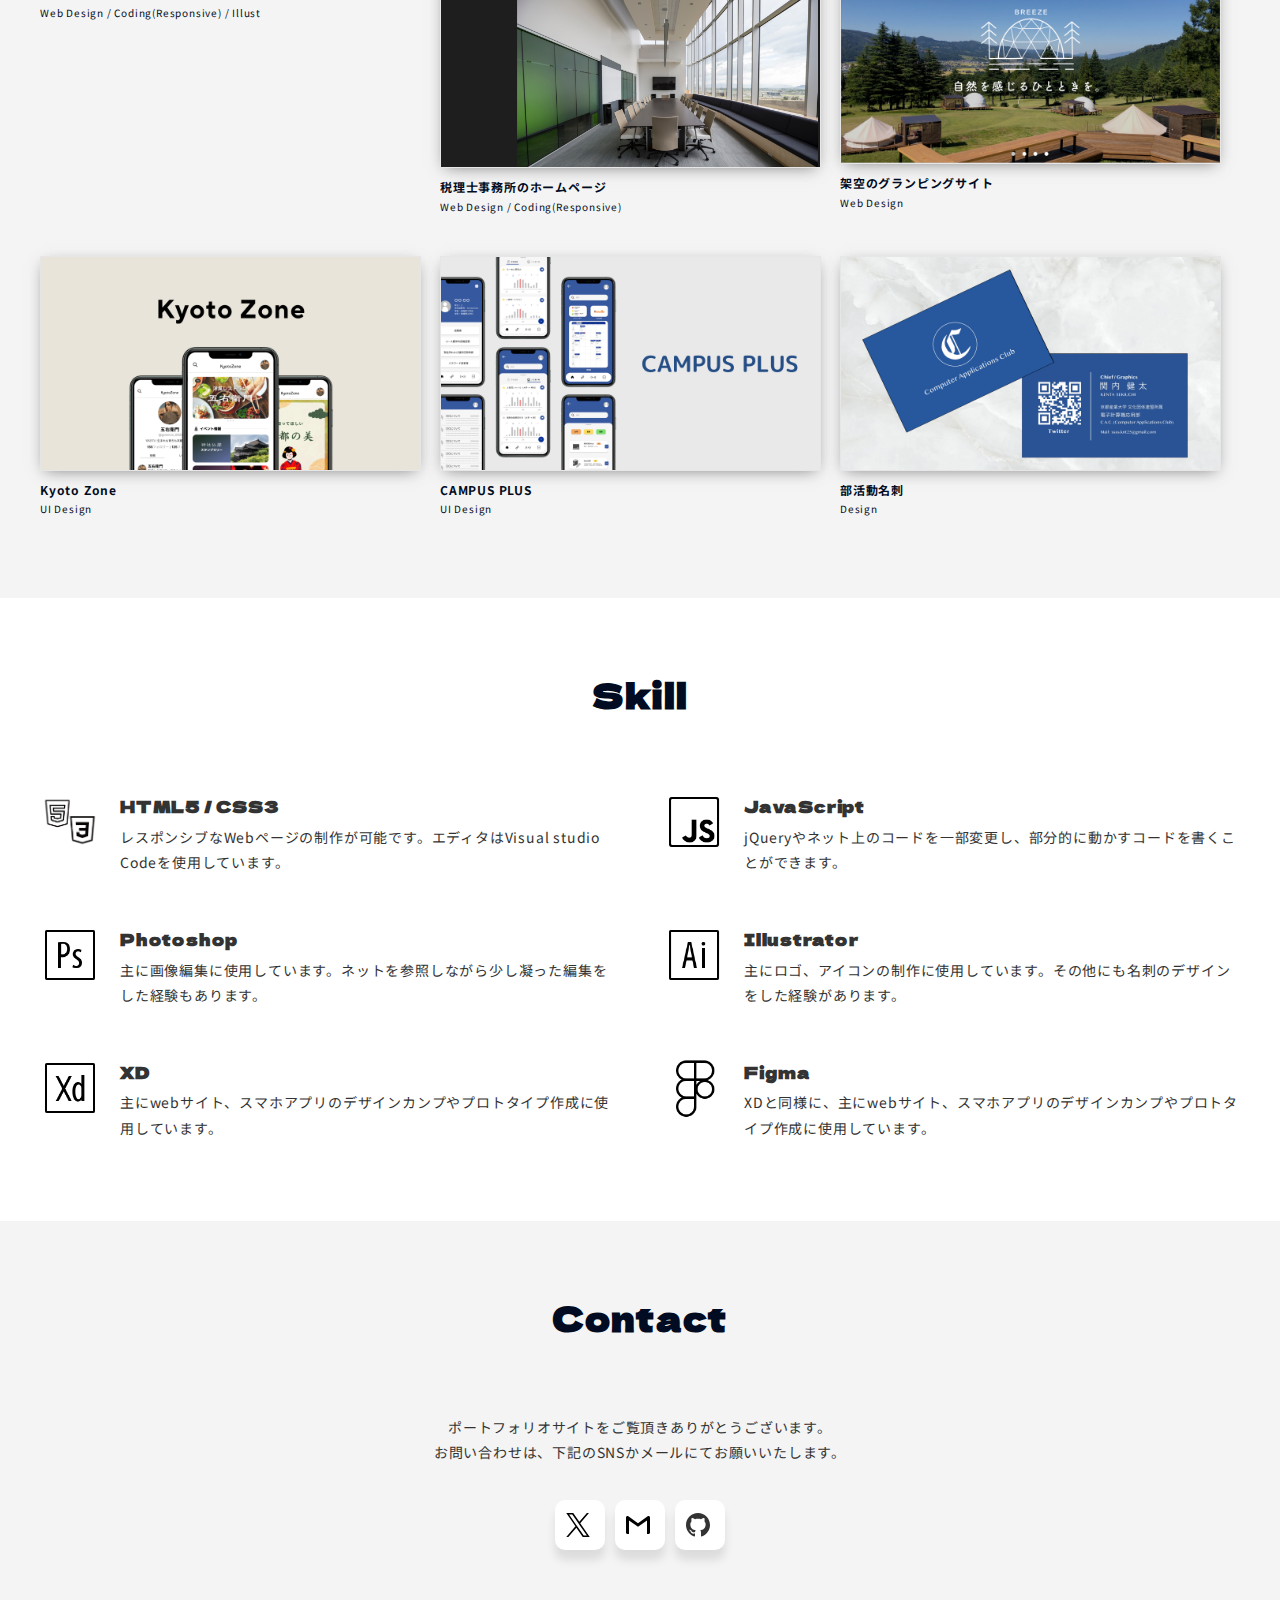
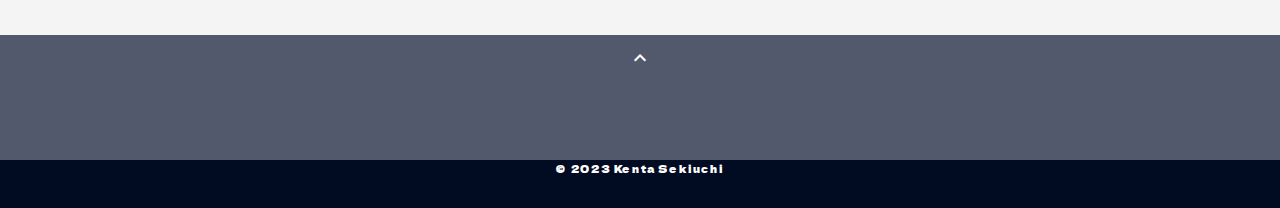
==== commit d74fc5cf: "Update index.html" ====
--- a/index.html
+++ b/index.html
@@ -176,7 +176,7 @@
               <div class="skill-body">
                 <h3 class="skill-name">HTML5 / CSS3</h3>
                 <p class="skill-text">
-                  レスポンシブなページの制作経験があります。エディタはVisual studio Codeを使用しています。
+                  レスポンシブなWebページの制作が可能です。エディタはVisual studio Codeを使用しています。
                 </p>
               </div>
             </div>
--- a/css/style.css
+++ b/css/style.css
@@ -43,7 +43,7 @@
 #loading {
   width: 100vw;
   height: 100vh;
-  transition: all 4s;
+  transition: all 3s;
   background-color: #3F7597;
   position: fixed;
   top: 0;
@@ -430,6 +430,7 @@
   transition: 0.3s;
   text-align: center;
   margin-left: 5px;
+  color: #333;
 }
 
 .social-btn:hover {
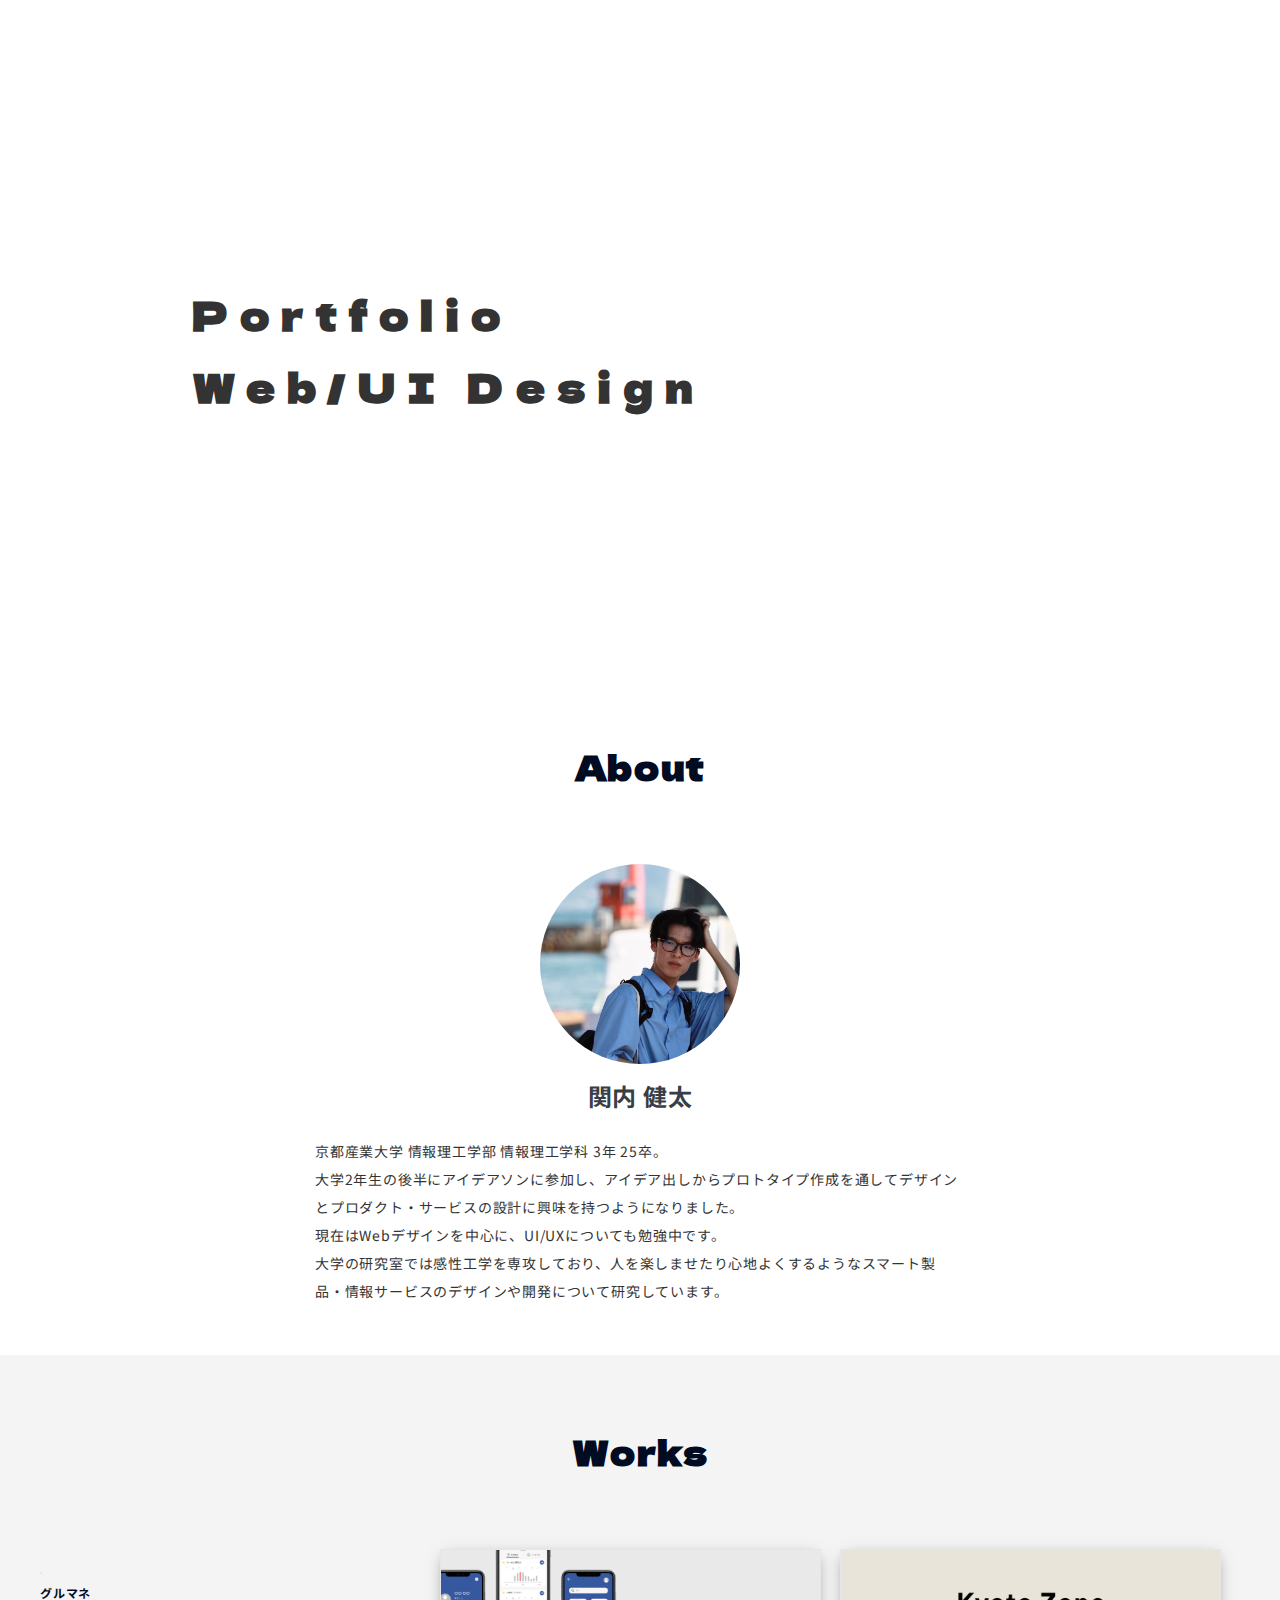
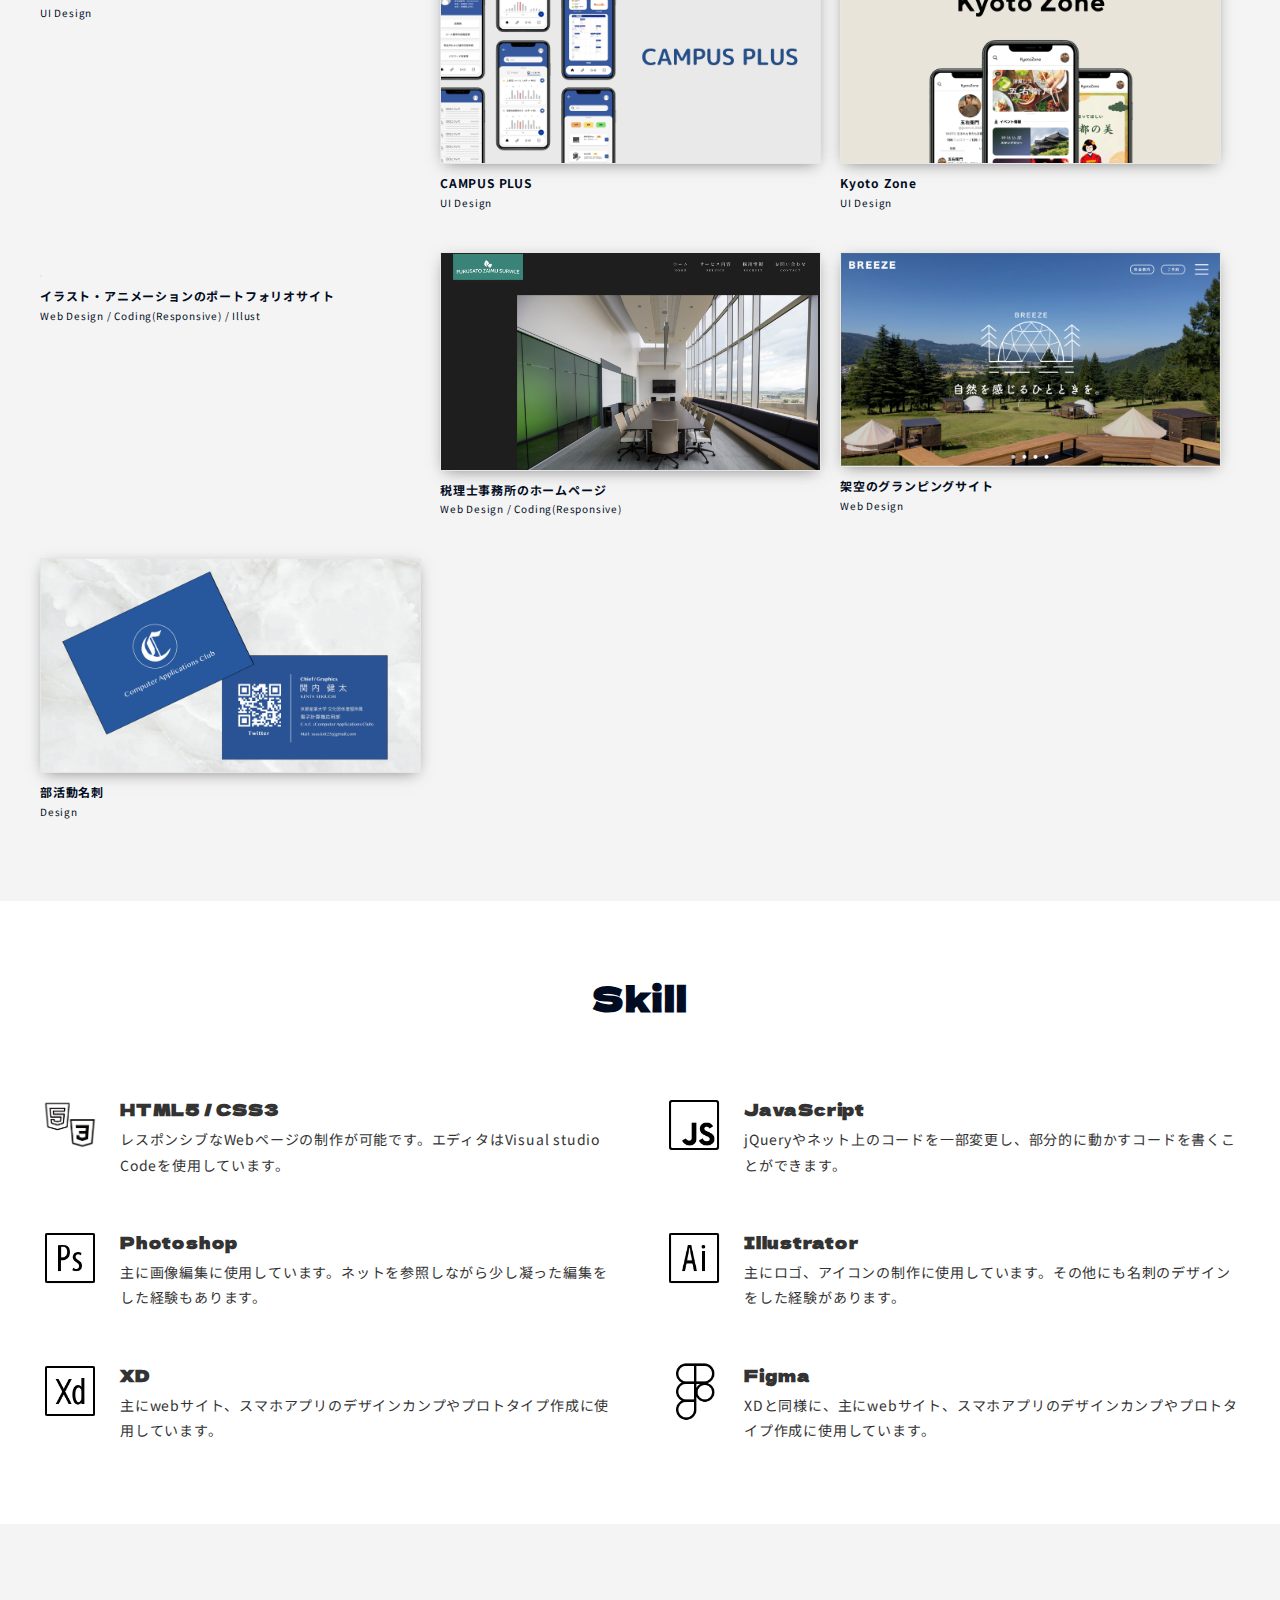
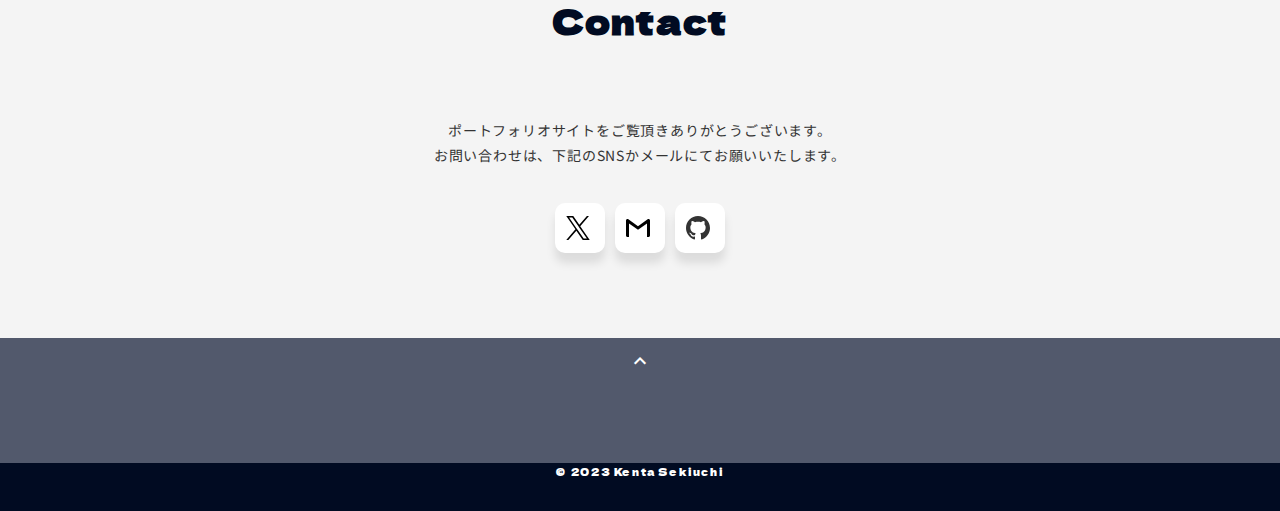
==== commit cc8700d3: "Update index.html" ====
--- a/index.html
+++ b/index.html
@@ -114,6 +114,31 @@
         <div class="inner">
           <h2 class="title">Works</h2>
           <div class="works-list">
+
+            <a class="works-item" href="page7.html">
+              <div class="fuwa">
+                <p class="works-img"><img src="img/UI3.png" alt="" /></p>
+              </div>
+              <p class="works-name">グルマネ</p>
+              <p class="works-info">UI Design</p>
+            </a>
+
+            <a class="works-item" href="page4.html">
+              <div class="fuwa">
+                <p class="works-img"><img src="img/UI2.png" alt="" /></p>
+              </div>
+              <p class="works-name">CAMPUS PLUS</p>
+              <p class="works-info">UI Design</p>
+            </a>
+
+            <a class="works-item" href="page3.html">
+              <div class="fuwa">
+                <p class="works-img"><img src="img/UI1.png" alt="" /></p>
+              </div>
+              <p class="works-name">Kyoto Zone</p>
+              <p class="works-info">UI Design</p>
+            </a>
+            
             <a class="works-item" href="page1.html">
               <div class="fuwa">
                 <p class="works-img"><img src="img/page1.png" alt="" /></p>
@@ -136,22 +161,6 @@
               </div>
               <p class="works-name">架空のグランピングサイト</p>
               <p class="works-info">Web Design</p>
-            </a>
-
-            <a class="works-item" href="page3.html">
-              <div class="fuwa">
-                <p class="works-img"><img src="img/UI1.png" alt="" /></p>
-              </div>
-              <p class="works-name">Kyoto Zone</p>
-              <p class="works-info">UI Design</p>
-            </a>
-
-            <a class="works-item" href="page4.html">
-              <div class="fuwa">
-                <p class="works-img"><img src="img/UI2.png" alt="" /></p>
-              </div>
-              <p class="works-name">CAMPUS PLUS</p>
-              <p class="works-info">UI Design</p>
             </a>
 
             <a class="works-item" href="page5.html">
--- a/css/style.css
+++ b/css/style.css
@@ -496,8 +496,10 @@
 }
 
 .article-title {
+  font-family: 'M PLUS 1', sans-serif;
   margin-bottom: 20px;
   text-align: center;
+  letter-spacing: 0.3rem;
 }
 
 .article-img {
@@ -511,8 +513,10 @@
 }
 
 .article-info-title {
+  font-family: 'M PLUS 1', sans-serif;
   font-size: 15px;
   margin-bottom: 8px;
+  letter-spacing: 0.1rem;
 }
 
 .article-body img {
